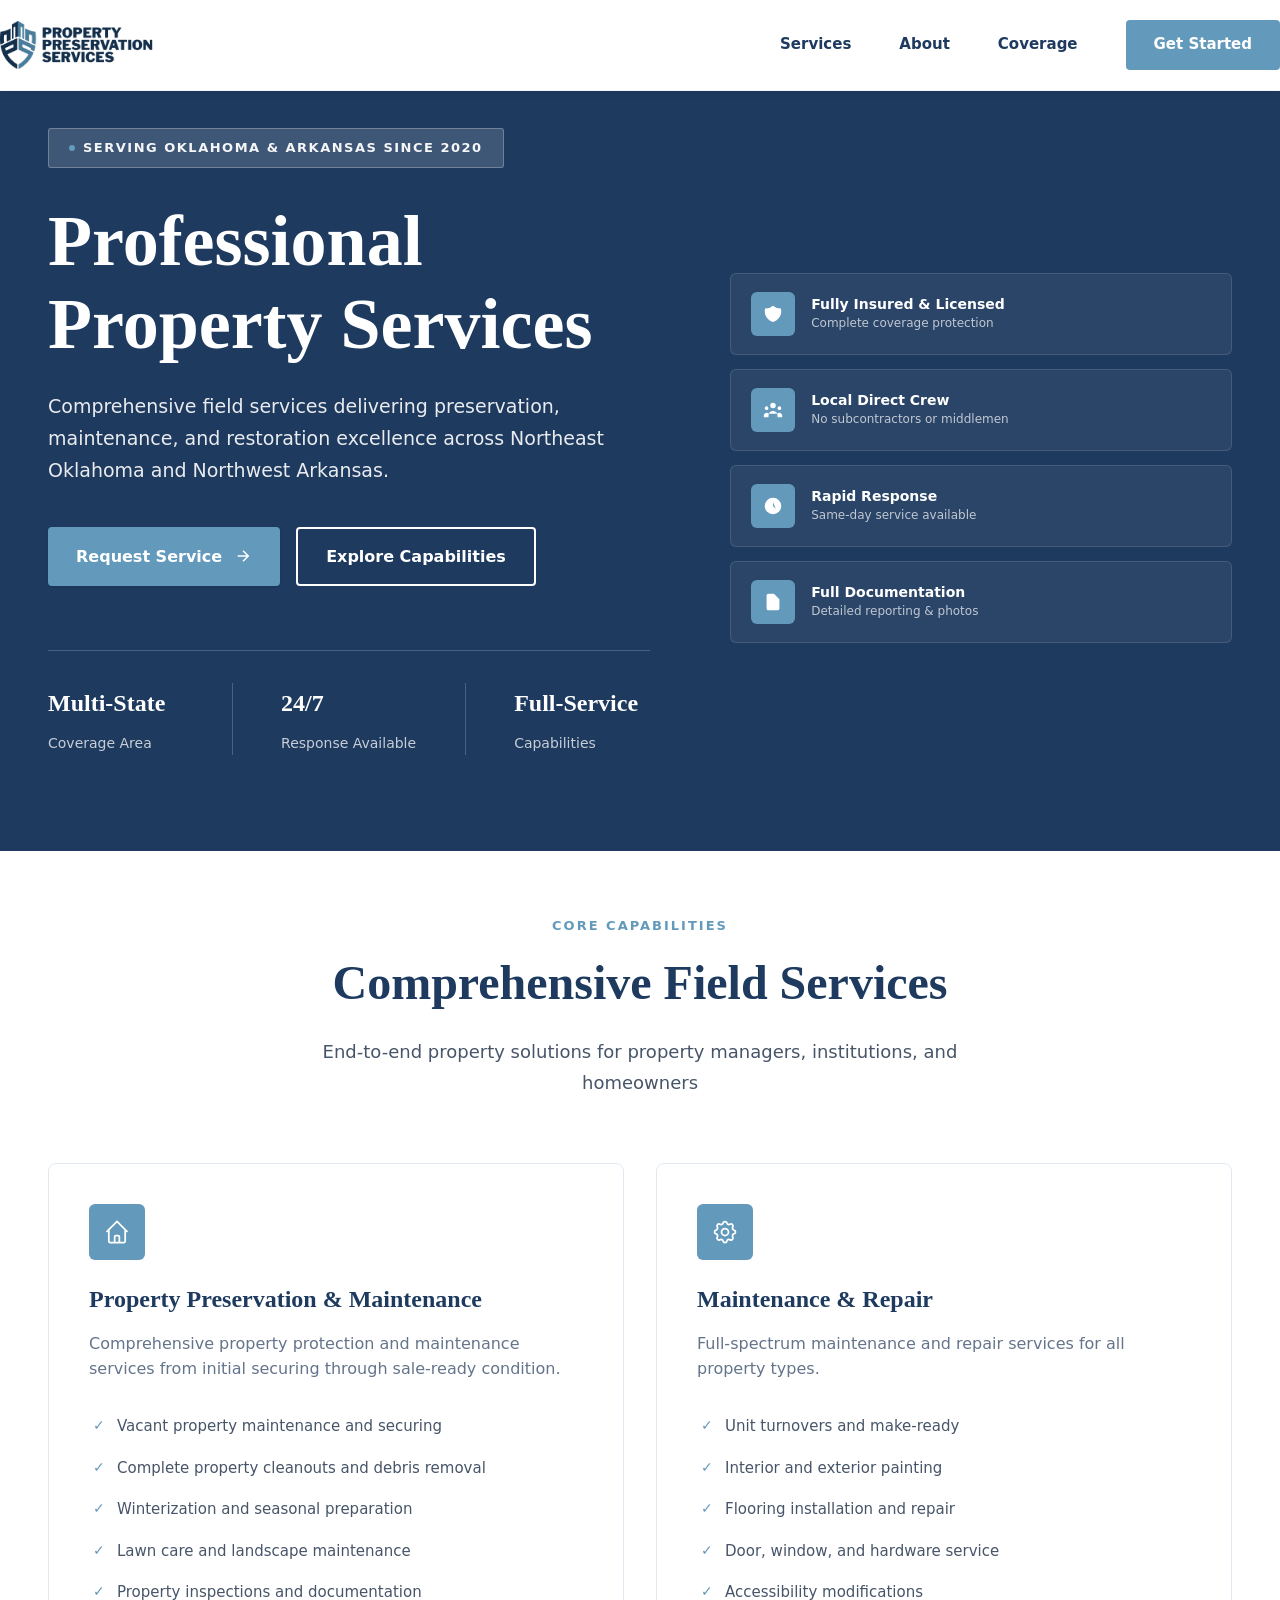
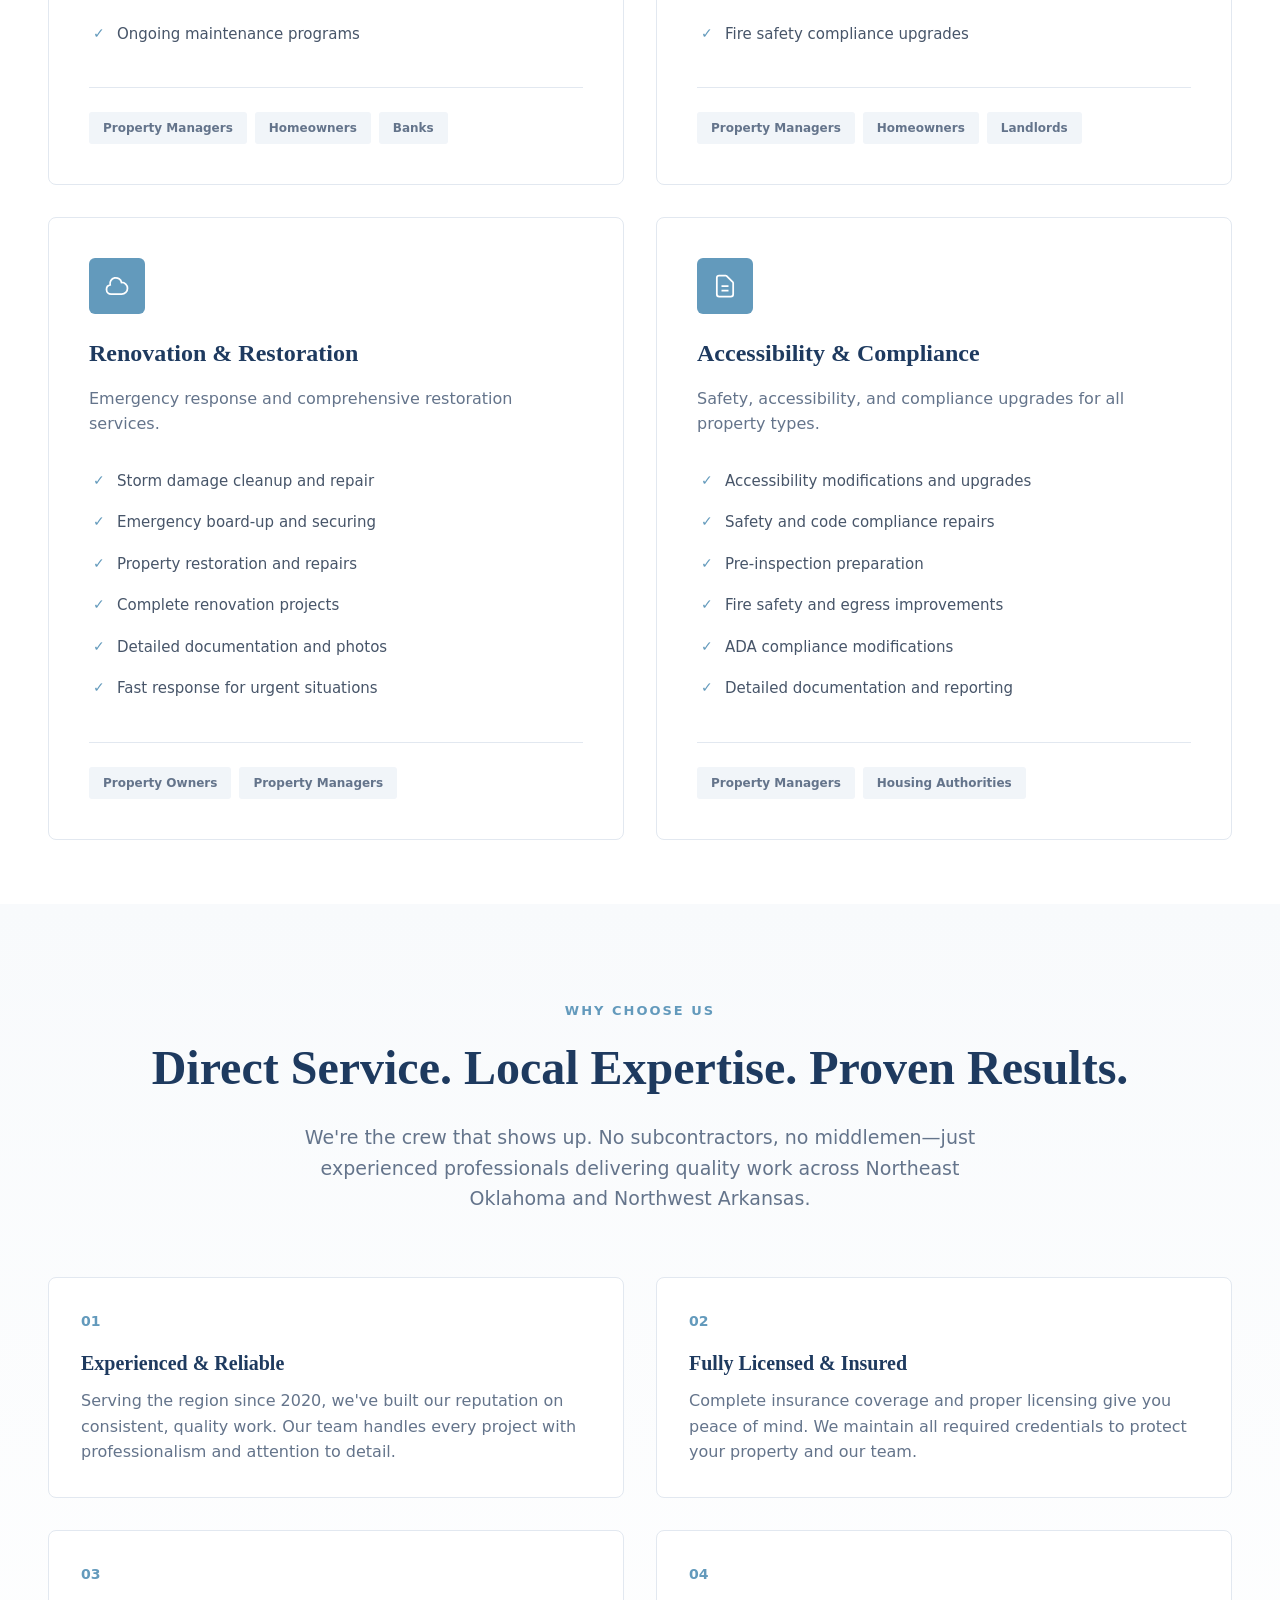
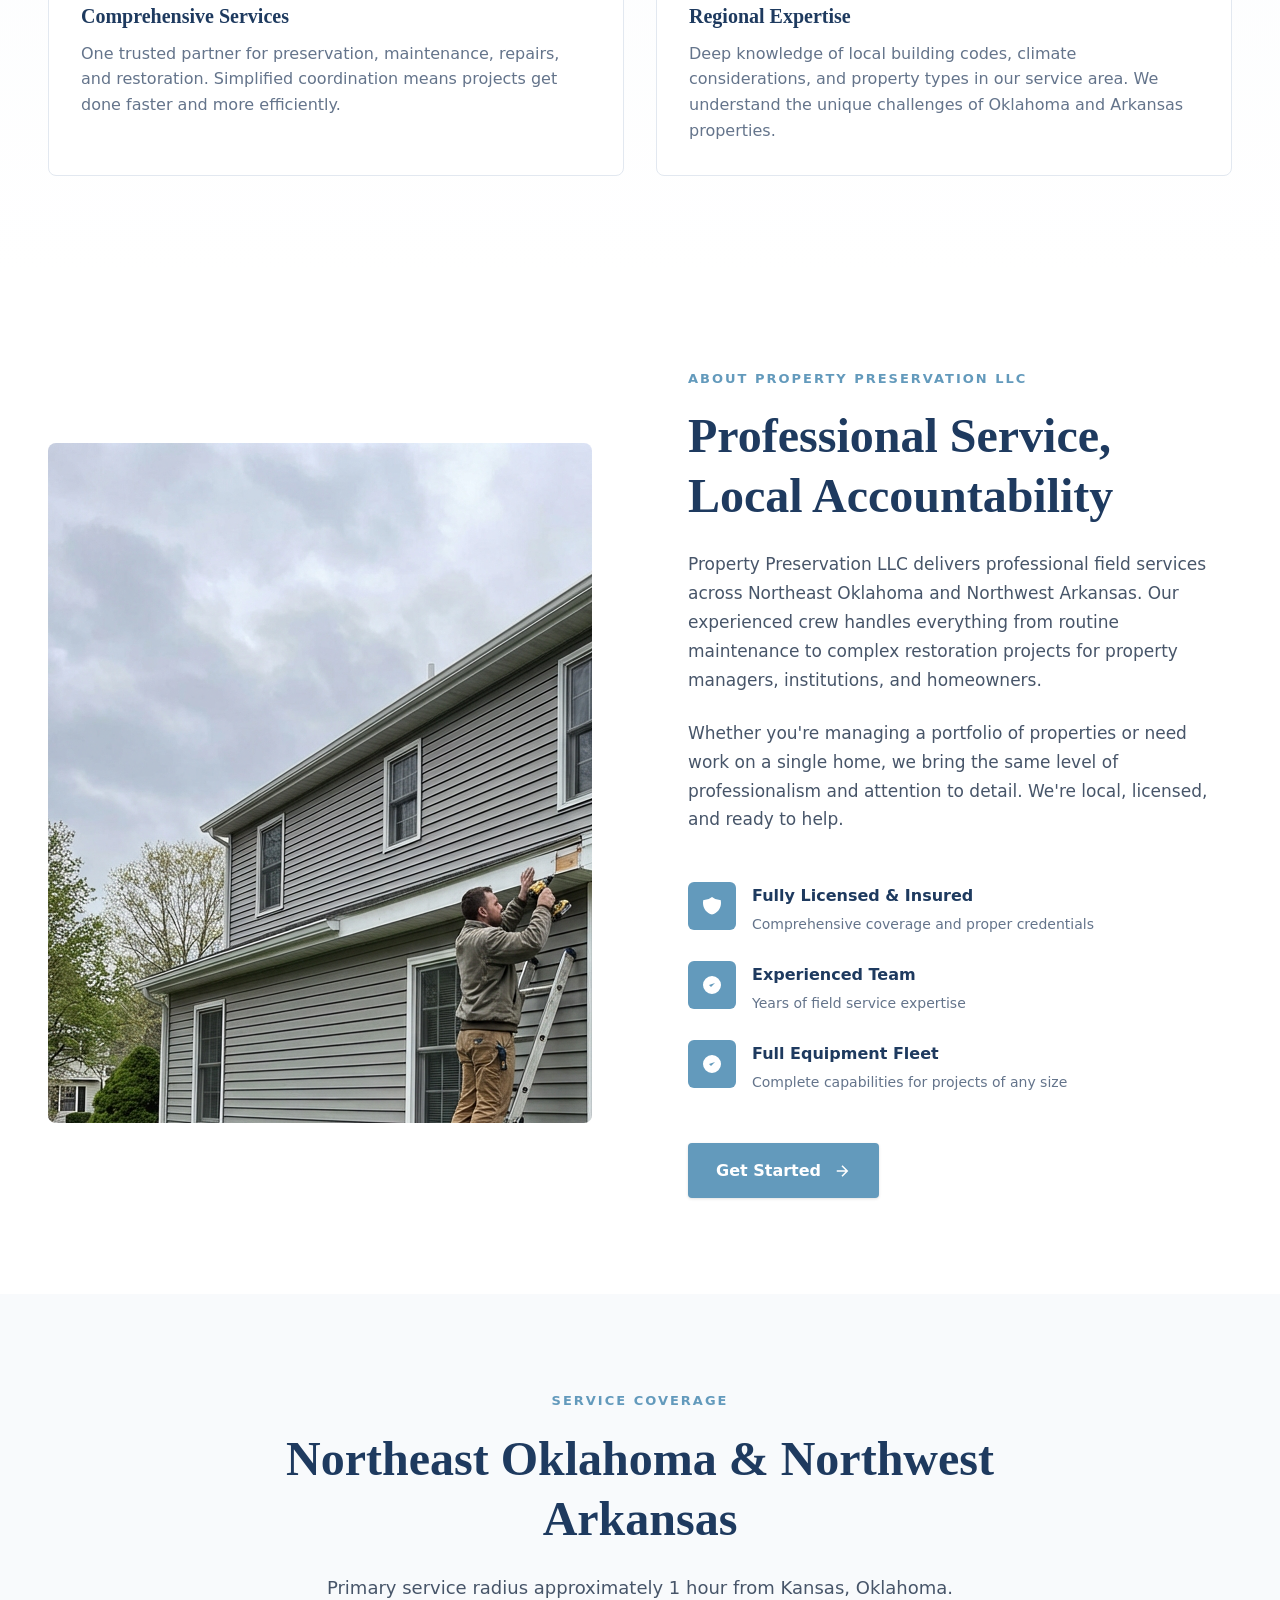
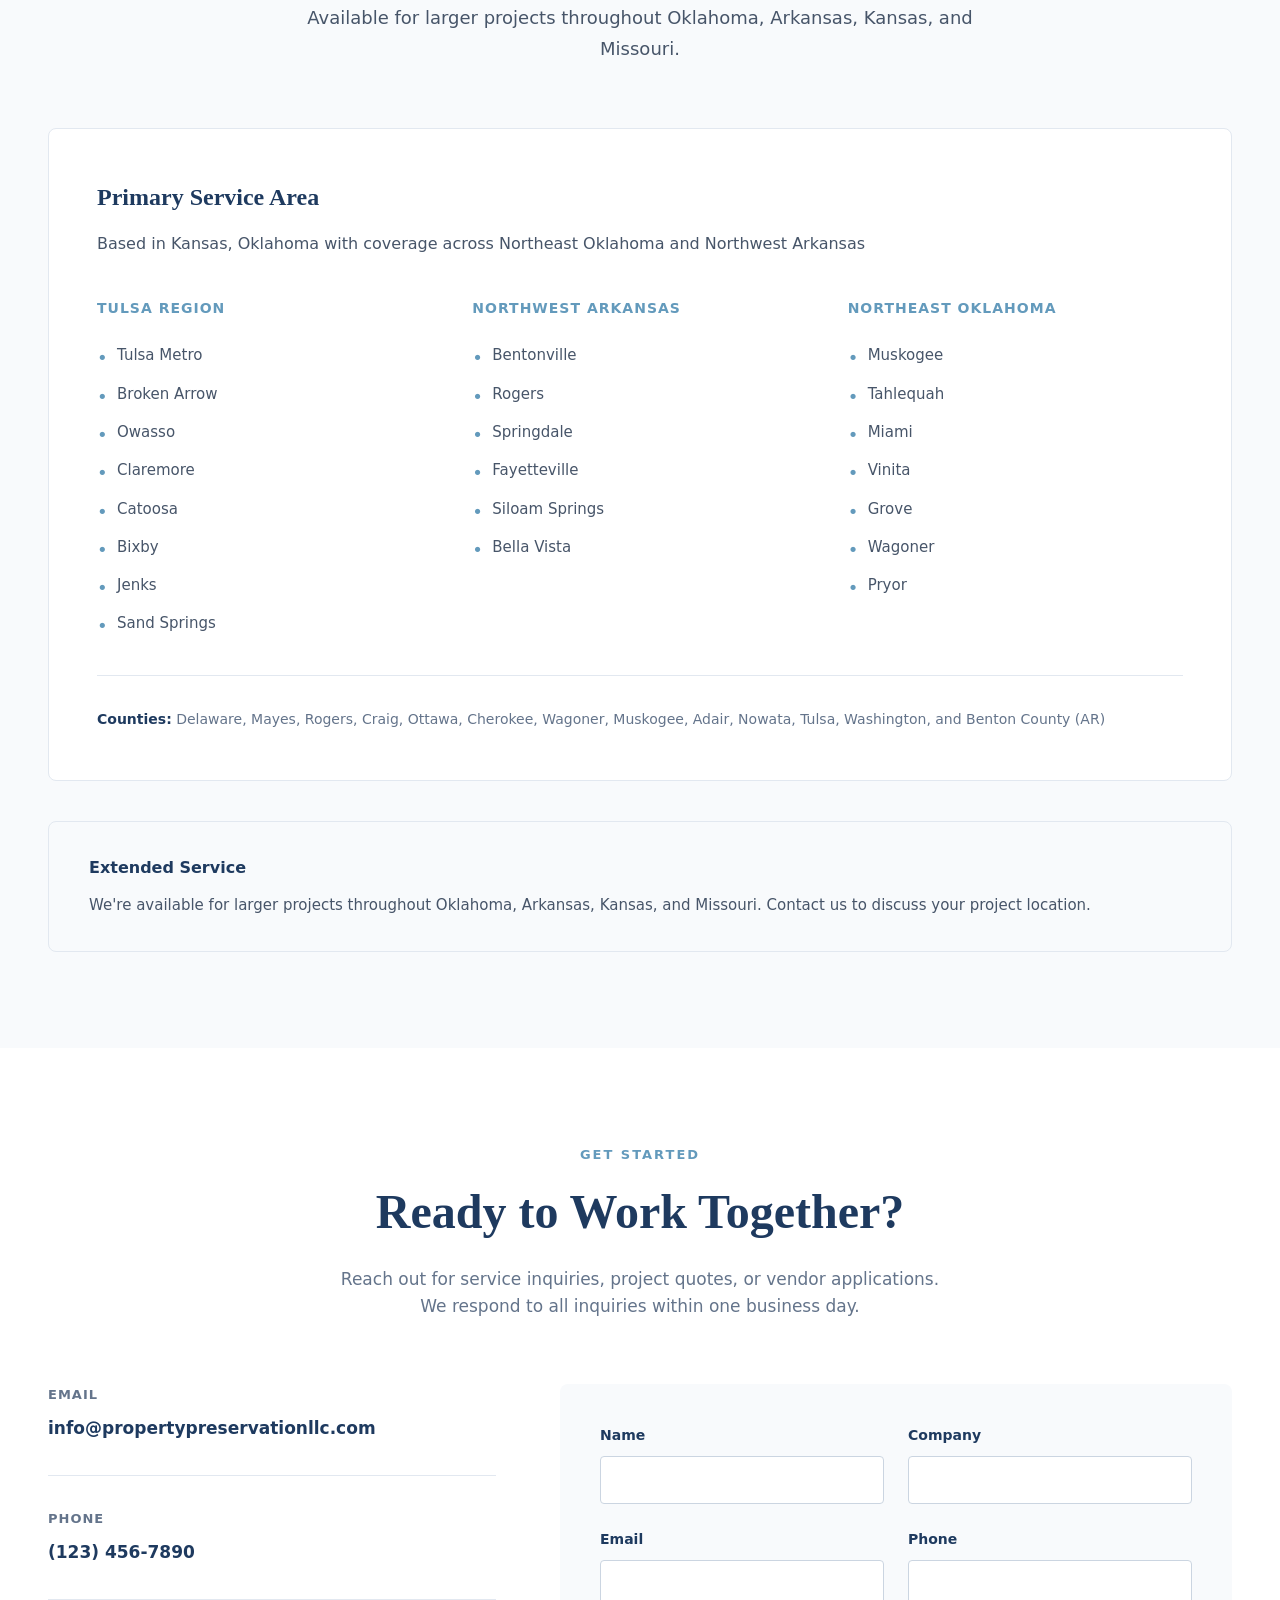
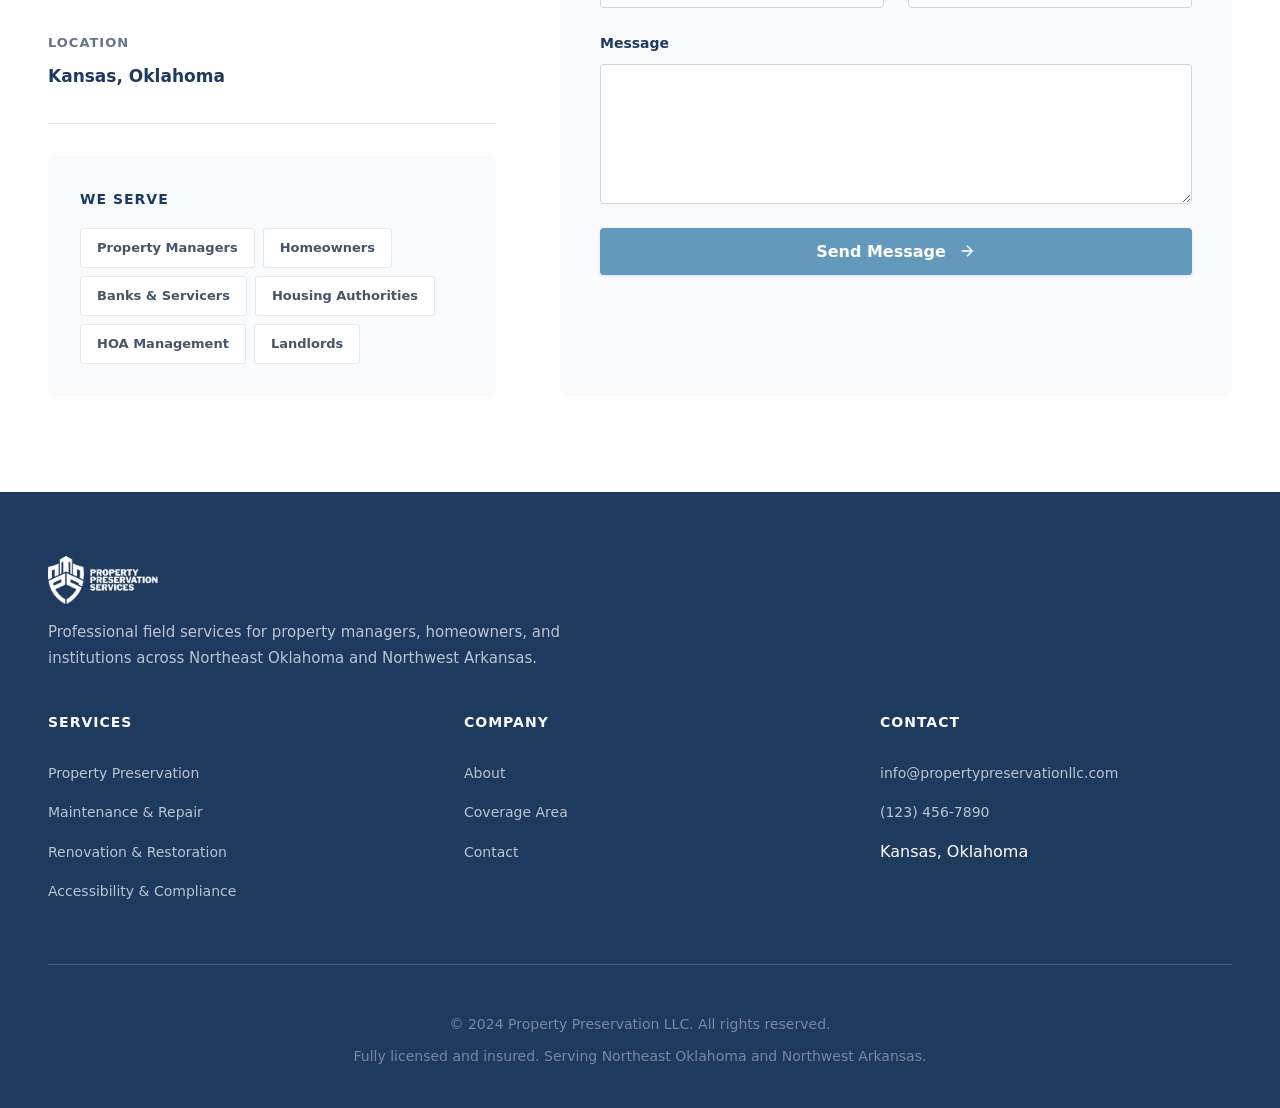
==== index.html @ 345336cb "Add files via upload" ====
<!DOCTYPE html>
<html lang="en">
<head>
    <meta charset="UTF-8">
    <meta name="viewport" content="width=device-width, initial-scale=1.0">

    <!-- Primary Meta Tags -->
    <title>Property Preservation Services | Professional Field Services in Oklahoma & Arkansas</title>
    <meta name="title" content="Property Preservation Services | Professional Field Services in Oklahoma & Arkansas">
    <meta name="description" content="Professional property preservation, maintenance, and restoration services in Northeast Oklahoma and Northwest Arkansas. Serving property managers, homeowners, and institutions since 2020.">
    <meta name="keywords" content="property preservation, property maintenance, field services, Oklahoma, Arkansas, Tulsa, property management, restoration, renovation, cleanout, winterization">
    <meta name="author" content="Property Preservation LLC">
    <meta name="robots" content="index, follow">

    <!-- Favicon -->
    <link rel="icon" type="image/png" href="favicon.png">
    <link rel="apple-touch-icon" href="favicon.png">

    <!-- Theme Color -->
    <meta name="theme-color" content="#1e3a5f">

    <!-- Canonical URL -->
    <link rel="canonical" href="https://propertypreservationllc.com">

    <!-- Open Graph / Facebook -->
    <meta property="og:type" content="website">
    <meta property="og:url" content="https://propertypreservationllc.com">
    <meta property="og:title" content="Property Preservation Services | Professional Field Services in Oklahoma & Arkansas">
    <meta property="og:description" content="Professional property preservation, maintenance, and restoration services in Northeast Oklahoma and Northwest Arkansas. Serving property managers, homeowners, and institutions since 2020.">
    <meta property="og:image" content="https://propertypreservationllc.com/LOGO.png">
    <meta property="og:locale" content="en_US">

    <!-- Twitter -->
    <meta name="twitter:card" content="summary_large_image">
    <meta name="twitter:url" content="https://propertypreservationllc.com">
    <meta name="twitter:title" content="Property Preservation Services | Professional Field Services in Oklahoma & Arkansas">
    <meta name="twitter:description" content="Professional property preservation, maintenance, and restoration services in Northeast Oklahoma and Northwest Arkansas.">
    <meta name="twitter:image" content="https://propertypreservationllc.com/LOGO.png">

    <!-- Structured Data (JSON-LD) -->
    <script type="application/ld+json">
    {
      "@context": "https://schema.org",
      "@type": "LocalBusiness",
      "name": "Property Preservation LLC",
      "image": "https://propertypreservationllc.com/LOGO.png",
      "description": "Professional property preservation, maintenance, and restoration services in Northeast Oklahoma and Northwest Arkansas.",
      "url": "https://propertypreservationllc.com",
      "telephone": "+1-123-456-7890",
      "email": "info@propertypreservationllc.com",
      "address": {
        "@type": "PostalAddress",
        "addressLocality": "Kansas",
        "addressRegion": "OK",
        "addressCountry": "US"
      },
      "geo": {
        "@type": "GeoCoordinates",
        "latitude": 36.2,
        "longitude": -95.0
      },
      "areaServed": [
        {
          "@type": "City",
          "name": "Tulsa",
          "address": {
            "@type": "PostalAddress",
            "addressRegion": "OK"
          }
        },
        {
          "@type": "City",
          "name": "Bentonville",
          "address": {
            "@type": "PostalAddress",
            "addressRegion": "AR"
          }
        }
      ],
      "priceRange": "$$",
      "openingHours": "Mo-Fr 08:00-17:00",
      "sameAs": []
    }
    </script>

    <link rel="stylesheet" href="styles.css">
</head>
<body>
    <!-- Navigation -->
    <nav class="nav" id="mainNav">
        <div class="nav-container">
            <a href="#home" class="nav-logo">
                <img src="LOGO.png" alt="Property Preservation Services" class="logo-img">
            </a>
            <button class="nav-toggle" aria-label="Toggle navigation">
                <span></span>
                <span></span>
                <span></span>
            </button>
            <div class="nav-menu">
                <a href="#services">Services</a>
                <a href="#about">About</a>
                <a href="#coverage">Coverage</a>
                <a href="#contact" class="nav-cta">Get Started</a>
            </div>
        </div>
    </nav>

    <!-- Hero Section -->
    <section id="home" class="hero">
        <div class="hero-bg">
            <div class="hero-gradient"></div>
            <div class="hero-pattern"></div>
        </div>
        <div class="hero-content">
            <div class="hero-wrapper">
                <div class="hero-badge">
                    <span class="badge-dot"></span>
                    Serving Oklahoma & Arkansas Since 2020
                </div>
                <h1 class="hero-title">
                    <span class="title-line">Professional</span>
                    <span class="title-line title-highlight">Property Services</span>
                </h1>
                <p class="hero-description">Comprehensive field services delivering preservation, maintenance, and restoration excellence across Northeast Oklahoma and Northwest Arkansas.</p>
                <div class="hero-cta-group">
                    <a href="#contact" class="btn btn-primary">
                        Request Service
                        <svg viewBox="0 0 24 24" fill="none" stroke="currentColor" stroke-width="2">
                            <path d="M5 12h14M12 5l7 7-7 7"/>
                        </svg>
                    </a>
                    <a href="#services" class="btn btn-outline">
                        Explore Capabilities
                    </a>
                </div>
                <div class="hero-stats">
                    <div class="stat-item">
                        <div class="stat-number">Multi-State</div>
                        <div class="stat-label">Coverage Area</div>
                    </div>
                    <div class="stat-divider"></div>
                    <div class="stat-item">
                        <div class="stat-number">24/7</div>
                        <div class="stat-label">Response Available</div>
                    </div>
                    <div class="stat-divider"></div>
                    <div class="stat-item">
                        <div class="stat-number">Full-Service</div>
                        <div class="stat-label">Capabilities</div>
                    </div>
                </div>
            </div>
            <div class="hero-visual">
                <div class="visual-card">
                    <div class="card-icon">
                        <svg viewBox="0 0 24 24" fill="currentColor">
                            <path d="M9 12l2 2 4-4m5.618-4.016A11.955 11.955 0 0112 2.944a11.955 11.955 0 01-8.618 3.04A12.02 12.02 0 003 9c0 5.591 3.824 10.29 9 11.622 5.176-1.332 9-6.03 9-11.622 0-1.042-.133-2.052-.382-3.016z"/>
                        </svg>
                    </div>
                    <div class="card-content">
                        <div class="card-title">Fully Insured & Licensed</div>
                        <div class="card-text">Complete coverage protection</div>
                    </div>
                </div>
                <div class="visual-card">
                    <div class="card-icon">
                        <svg viewBox="0 0 24 24" fill="currentColor">
                            <path d="M17 20h5v-2a3 3 0 00-5.356-1.857M17 20H7m10 0v-2c0-.656-.126-1.283-.356-1.857M7 20H2v-2a3 3 0 015.356-1.857M7 20v-2c0-.656.126-1.283.356-1.857m0 0a5.002 5.002 0 019.288 0M15 7a3 3 0 11-6 0 3 3 0 016 0zm6 3a2 2 0 11-4 0 2 2 0 014 0zM7 10a2 2 0 11-4 0 2 2 0 014 0z"/>
                        </svg>
                    </div>
                    <div class="card-content">
                        <div class="card-title">Local Direct Crew</div>
                        <div class="card-text">No subcontractors or middlemen</div>
                    </div>
                </div>
                <div class="visual-card">
                    <div class="card-icon">
                        <svg viewBox="0 0 24 24" fill="currentColor">
                            <path d="M12 8v4l3 3m6-3a9 9 0 11-18 0 9 9 0 0118 0z"/>
                        </svg>
                    </div>
                    <div class="card-content">
                        <div class="card-title">Rapid Response</div>
                        <div class="card-text">Same-day service available</div>
                    </div>
                </div>
                <div class="visual-card">
                    <div class="card-icon">
                        <svg viewBox="0 0 24 24" fill="currentColor">
                            <path d="M9 12h6m-6 4h6m2 5H7a2 2 0 01-2-2V5a2 2 0 012-2h5.586a1 1 0 01.707.293l5.414 5.414a1 1 0 01.293.707V19a2 2 0 01-2 2z"/>
                        </svg>
                    </div>
                    <div class="card-content">
                        <div class="card-title">Full Documentation</div>
                        <div class="card-text">Detailed reporting & photos</div>
                    </div>
                </div>
            </div>
        </div>
    </section>

    <!-- Services Section -->
    <section id="services" class="services">
        <div class="services-header">
            <div class="section-label">Core Capabilities</div>
            <h2 class="section-title">Comprehensive Field Services</h2>
            <p class="section-subtitle">End-to-end property solutions for property managers, institutions, and homeowners</p>
        </div>

        <div class="services-grid">
            <div class="service-card">
                <div class="service-bg"></div>
                <div class="service-content">
                    <div class="service-icon">
                        <svg viewBox="0 0 24 24" fill="none" stroke="currentColor" stroke-width="1.5">
                            <path d="M3 12l2-2m0 0l7-7 7 7M5 10v10a1 1 0 001 1h3m10-11l2 2m-2-2v10a1 1 0 01-1 1h-3m-6 0a1 1 0 001-1v-4a1 1 0 011-1h2a1 1 0 011 1v4a1 1 0 001 1m-6 0h6"/>
                        </svg>
                    </div>
                    <h3 class="service-title">Property Preservation & Maintenance</h3>
                    <p class="service-description">Comprehensive property protection and maintenance services from initial securing through sale-ready condition.</p>
                    <ul class="service-features">
                        <li>Vacant property maintenance and securing</li>
                        <li>Complete property cleanouts and debris removal</li>
                        <li>Winterization and seasonal preparation</li>
                        <li>Lawn care and landscape maintenance</li>
                        <li>Property inspections and documentation</li>
                        <li>Ongoing maintenance programs</li>
                    </ul>
                    <div class="service-meta">
                        <span class="meta-tag">Property Managers</span>
                        <span class="meta-tag">Homeowners</span>
                        <span class="meta-tag">Banks</span>
                    </div>
                </div>
            </div>

            <div class="service-card">
                <div class="service-bg"></div>
                <div class="service-content">
                    <div class="service-icon">
                        <svg viewBox="0 0 24 24" fill="none" stroke="currentColor" stroke-width="1.5">
                            <path d="M10.325 4.317c.426-1.756 2.924-1.756 3.35 0a1.724 1.724 0 002.573 1.066c1.543-.94 3.31.826 2.37 2.37a1.724 1.724 0 001.065 2.572c1.756.426 1.756 2.924 0 3.35a1.724 1.724 0 00-1.066 2.573c.94 1.543-.826 3.31-2.37 2.37a1.724 1.724 0 00-2.572 1.065c-.426 1.756-2.924 1.756-3.35 0a1.724 1.724 0 00-2.573-1.066c-1.543.94-3.31-.826-2.37-2.37a1.724 1.724 0 00-1.065-2.572c-1.756-.426-1.756-2.924 0-3.35a1.724 1.724 0 001.066-2.573c-.94-1.543.826-3.31 2.37-2.37.996.608 2.296.07 2.572-1.065z"/>
                            <path d="M15 12a3 3 0 11-6 0 3 3 0 016 0z"/>
                        </svg>
                    </div>
                    <h3 class="service-title">Maintenance & Repair</h3>
                    <p class="service-description">Full-spectrum maintenance and repair services for all property types.</p>
                    <ul class="service-features">
                        <li>Unit turnovers and make-ready</li>
                        <li>Interior and exterior painting</li>
                        <li>Flooring installation and repair</li>
                        <li>Door, window, and hardware service</li>
                        <li>Accessibility modifications</li>
                        <li>Fire safety compliance upgrades</li>
                    </ul>
                    <div class="service-meta">
                        <span class="meta-tag">Property Managers</span>
                        <span class="meta-tag">Homeowners</span>
                        <span class="meta-tag">Landlords</span>
                    </div>
                </div>
            </div>

            <div class="service-card">
                <div class="service-bg"></div>
                <div class="service-content">
                    <div class="service-icon">
                        <svg viewBox="0 0 24 24" fill="none" stroke="currentColor" stroke-width="1.5">
                            <path d="M3 15a4 4 0 004 4h9a5 5 0 10-.1-9.999 5.002 5.002 0 10-9.78 2.096A4.001 4.001 0 003 15z"/>
                        </svg>
                    </div>
                    <h3 class="service-title">Renovation & Restoration</h3>
                    <p class="service-description">Emergency response and comprehensive restoration services.</p>
                    <ul class="service-features">
                        <li>Storm damage cleanup and repair</li>
                        <li>Emergency board-up and securing</li>
                        <li>Property restoration and repairs</li>
                        <li>Complete renovation projects</li>
                        <li>Detailed documentation and photos</li>
                        <li>Fast response for urgent situations</li>
                    </ul>
                    <div class="service-meta">
                        <span class="meta-tag">Property Owners</span>
                        <span class="meta-tag">Property Managers</span>
                    </div>
                </div>
            </div>

            <div class="service-card">
                <div class="service-bg"></div>
                <div class="service-content">
                    <div class="service-icon">
                        <svg viewBox="0 0 24 24" fill="none" stroke="currentColor" stroke-width="1.5">
                            <path d="M9 12h6m-6 4h6m2 5H7a2 2 0 01-2-2V5a2 2 0 012-2h5.586a1 1 0 01.707.293l5.414 5.414a1 1 0 01.293.707V19a2 2 0 01-2 2z"/>
                        </svg>
                    </div>
                    <h3 class="service-title">Accessibility & Compliance</h3>
                    <p class="service-description">Safety, accessibility, and compliance upgrades for all property types.</p>
                    <ul class="service-features">
                        <li>Accessibility modifications and upgrades</li>
                        <li>Safety and code compliance repairs</li>
                        <li>Pre-inspection preparation</li>
                        <li>Fire safety and egress improvements</li>
                        <li>ADA compliance modifications</li>
                        <li>Detailed documentation and reporting</li>
                    </ul>
                    <div class="service-meta">
                        <span class="meta-tag">Property Managers</span>
                        <span class="meta-tag">Housing Authorities</span>
                    </div>
                </div>
            </div>
        </div>
    </section>

    <!-- Differentiators -->
    <section class="differentiators">
        <div class="diff-container">
            <div class="diff-content">
                <div class="section-label">Why Choose Us</div>
                <h2 class="section-title">Direct Service. Local Expertise. Proven Results.</h2>
                <p class="diff-intro">We're the crew that shows up. No subcontractors, no middlemen—just experienced professionals delivering quality work across Northeast Oklahoma and Northwest Arkansas.</p>
            </div>

            <div class="diff-grid">
                <div class="diff-card">
                    <div class="diff-number">01</div>
                    <h3 class="diff-title">Experienced & Reliable</h3>
                    <p class="diff-text">Serving the region since 2020, we've built our reputation on consistent, quality work. Our team handles every project with professionalism and attention to detail.</p>
                </div>

                <div class="diff-card">
                    <div class="diff-number">02</div>
                    <h3 class="diff-title">Fully Licensed & Insured</h3>
                    <p class="diff-text">Complete insurance coverage and proper licensing give you peace of mind. We maintain all required credentials to protect your property and our team.</p>
                </div>

                <div class="diff-card">
                    <div class="diff-number">03</div>
                    <h3 class="diff-title">Comprehensive Services</h3>
                    <p class="diff-text">One trusted partner for preservation, maintenance, repairs, and restoration. Simplified coordination means projects get done faster and more efficiently.</p>
                </div>

                <div class="diff-card">
                    <div class="diff-number">04</div>
                    <h3 class="diff-title">Regional Expertise</h3>
                    <p class="diff-text">Deep knowledge of local building codes, climate considerations, and property types in our service area. We understand the unique challenges of Oklahoma and Arkansas properties.</p>
                </div>
            </div>
        </div>
    </section>

    <!-- About Section -->
    <section id="about" class="about">
        <div class="about-grid">
            <div class="about-visual">
                <div class="visual-image">
                    <div class="image-placeholder">
                        <div class="image-overlay"></div>
                    </div>
                </div>
            </div>

            <div class="about-content">
                <div class="section-label">About Property Preservation LLC</div>
                <h2 class="section-title">Professional Service, Local Accountability</h2>
                <div class="about-text">
                    <p>Property Preservation LLC delivers professional field services across Northeast Oklahoma and Northwest Arkansas. Our experienced crew handles everything from routine maintenance to complex restoration projects for property managers, institutions, and homeowners.</p>
                    <p>Whether you're managing a portfolio of properties or need work on a single home, we bring the same level of professionalism and attention to detail. We're local, licensed, and ready to help.</p>
                </div>

                <div class="about-features">
                    <div class="feature-item">
                        <div class="feature-icon">
                            <svg viewBox="0 0 24 24" fill="currentColor">
                                <path d="M9 12l2 2 4-4m5.618-4.016A11.955 11.955 0 0112 2.944a11.955 11.955 0 01-8.618 3.04A12.02 12.02 0 003 9c0 5.591 3.824 10.29 9 11.622 5.176-1.332 9-6.03 9-11.622 0-1.042-.133-2.052-.382-3.016z"/>
                            </svg>
                        </div>
                        <div>
                            <div class="feature-title">Fully Licensed & Insured</div>
                            <div class="feature-desc">Comprehensive coverage and proper credentials</div>
                        </div>
                    </div>

                    <div class="feature-item">
                        <div class="feature-icon">
                            <svg viewBox="0 0 24 24" fill="currentColor">
                                <path d="M9 12l2 2 4-4m6 2a9 9 0 11-18 0 9 9 0 0118 0z"/>
                            </svg>
                        </div>
                        <div>
                            <div class="feature-title">Experienced Team</div>
                            <div class="feature-desc">Years of field service expertise</div>
                        </div>
                    </div>

                    <div class="feature-item">
                        <div class="feature-icon">
                            <svg viewBox="0 0 24 24" fill="currentColor">
                                <path d="M9 12l2 2 4-4m6 2a9 9 0 11-18 0 9 9 0 0118 0z"/>
                            </svg>
                        </div>
                        <div>
                            <div class="feature-title">Full Equipment Fleet</div>
                            <div class="feature-desc">Complete capabilities for projects of any size</div>
                        </div>
                    </div>
                </div>

                <a href="#contact" class="btn btn-primary">
                    Get Started
                    <svg viewBox="0 0 24 24" fill="none" stroke="currentColor" stroke-width="2">
                        <path d="M5 12h14M12 5l7 7-7 7"/>
                    </svg>
                </a>
            </div>
        </div>
    </section>

    <!-- Coverage Section -->
    <section id="coverage" class="coverage">
        <div class="coverage-header">
            <div class="section-label">Service Coverage</div>
            <h2 class="section-title">Northeast Oklahoma & Northwest Arkansas</h2>
            <p class="section-subtitle">Primary service radius approximately 1 hour from Kansas, Oklahoma. Available for larger projects throughout Oklahoma, Arkansas, Kansas, and Missouri.</p>
        </div>

        <div class="coverage-content">
            <div class="coverage-areas-full">
                <div class="area-group">
                    <h3 class="area-title">Primary Service Area</h3>
                    <p class="area-desc">Based in Kansas, Oklahoma with coverage across Northeast Oklahoma and Northwest Arkansas</p>
                    <div class="area-columns">
                        <div class="area-col">
                            <h4>Tulsa Region</h4>
                            <ul>
                                <li>Tulsa Metro</li>
                                <li>Broken Arrow</li>
                                <li>Owasso</li>
                                <li>Claremore</li>
                                <li>Catoosa</li>
                                <li>Bixby</li>
                                <li>Jenks</li>
                                <li>Sand Springs</li>
                            </ul>
                        </div>
                        <div class="area-col">
                            <h4>Northwest Arkansas</h4>
                            <ul>
                                <li>Bentonville</li>
                                <li>Rogers</li>
                                <li>Springdale</li>
                                <li>Fayetteville</li>
                                <li>Siloam Springs</li>
                                <li>Bella Vista</li>
                            </ul>
                        </div>
                        <div class="area-col">
                            <h4>Northeast Oklahoma</h4>
                            <ul>
                                <li>Muskogee</li>
                                <li>Tahlequah</li>
                                <li>Miami</li>
                                <li>Vinita</li>
                                <li>Grove</li>
                                <li>Wagoner</li>
                                <li>Pryor</li>
                            </ul>
                        </div>
                    </div>
                    <div class="counties-note">
                        <p><strong>Counties:</strong> Delaware, Mayes, Rogers, Craig, Ottawa, Cherokee, Wagoner, Muskogee, Adair, Nowata, Tulsa, Washington, and Benton County (AR)</p>
                    </div>
                </div>

                <div class="extended-coverage">
                    <h4>Extended Service</h4>
                    <p>We're available for larger projects throughout Oklahoma, Arkansas, Kansas, and Missouri. Contact us to discuss your project location.</p>
                </div>
            </div>
        </div>
    </section>

    <!-- Contact Section -->
    <section id="contact" class="contact">
        <div class="contact-container">
            <div class="contact-header">
                <div class="section-label">Get Started</div>
                <h2 class="section-title">Ready to Work Together?</h2>
                <p class="contact-intro">Reach out for service inquiries, project quotes, or vendor applications. We respond to all inquiries within one business day.</p>
            </div>

            <div class="contact-grid">
                <div class="contact-info">
                    <div class="info-group">
                        <div class="info-label">Email</div>
                        <a href="mailto:info@propertypreservationllc.com" class="info-value">info@propertypreservationllc.com</a>
                    </div>

                    <div class="info-group">
                        <div class="info-label">Phone</div>
                        <a href="tel:+1234567890" class="info-value">(123) 456-7890</a>
                    </div>

                    <div class="info-group">
                        <div class="info-label">Location</div>
                        <div class="info-value">Kansas, Oklahoma</div>
                    </div>

                    <div class="client-types">
                        <div class="client-label">We Serve</div>
                        <div class="client-tags">
                            <span>Property Managers</span>
                            <span>Homeowners</span>
                            <span>Banks & Servicers</span>
                            <span>Housing Authorities</span>
                            <span>HOA Management</span>
                            <span>Landlords</span>
                        </div>
                    </div>
                </div>

                <div class="contact-form-container">
                    <form class="contact-form" id="contactForm" action="https://api.web3forms.com/submit" method="POST">
                        <input type="hidden" name="access_key" value="YOUR_ACCESS_KEY_HERE">
                        <input type="hidden" name="subject" value="New Contact - Property Preservation LLC">
                        <input type="checkbox" name="botcheck" class="hidden" style="display: none;">

                        <div class="form-row">
                            <div class="form-field">
                                <label for="name">Name</label>
                                <input type="text" id="name" name="name" required>
                            </div>

                            <div class="form-field">
                                <label for="company">Company</label>
                                <input type="text" id="company" name="company" required>
                            </div>
                        </div>

                        <div class="form-row">
                            <div class="form-field">
                                <label for="email">Email</label>
                                <input type="email" id="email" name="email" required>
                            </div>

                            <div class="form-field">
                                <label for="phone">Phone</label>
                                <input type="tel" id="phone" name="phone">
                            </div>
                        </div>

                        <div class="form-field">
                            <label for="message">Message</label>
                            <textarea id="message" name="message" rows="5" required></textarea>
                        </div>

                        <button type="submit" class="btn btn-primary btn-full">
                            Send Message
                            <svg viewBox="0 0 24 24" fill="none" stroke="currentColor" stroke-width="2">
                                <path d="M5 12h14M12 5l7 7-7 7"/>
                            </svg>
                        </button>
                    </form>
                    <div id="formResult" class="form-result"></div>
                </div>
            </div>
        </div>
    </section>

    <!-- Footer -->
    <footer class="footer">
        <div class="footer-container">
            <div class="footer-top">
                <div class="footer-brand">
                    <img src="logo-white.png" alt="Property Preservation Services" class="footer-logo">
                    <p class="footer-desc">Professional field services for property managers, homeowners, and institutions across Northeast Oklahoma and Northwest Arkansas.</p>
                </div>

                <div class="footer-links">
                    <div class="footer-col">
                        <h4>Services</h4>
                        <ul>
                            <li><a href="#services">Property Preservation</a></li>
                            <li><a href="#services">Maintenance & Repair</a></li>
                            <li><a href="#services">Renovation & Restoration</a></li>
                            <li><a href="#services">Accessibility & Compliance</a></li>
                        </ul>
                    </div>

                    <div class="footer-col">
                        <h4>Company</h4>
                        <ul>
                            <li><a href="#about">About</a></li>
                            <li><a href="#coverage">Coverage Area</a></li>
                            <li><a href="#contact">Contact</a></li>
                        </ul>
                    </div>

                    <div class="footer-col">
                        <h4>Contact</h4>
                        <ul>
                            <li><a href="mailto:info@propertypreservationllc.com">info@propertypreservationllc.com</a></li>
                            <li><a href="tel:+1234567890">(123) 456-7890</a></li>
                            <li>Kansas, Oklahoma</li>
                        </ul>
                    </div>
                </div>
            </div>

            <div class="footer-bottom">
                <p>&copy; 2024 Property Preservation LLC. All rights reserved.</p>
                <p>Fully licensed and insured. Serving Northeast Oklahoma and Northwest Arkansas.</p>
            </div>
        </div>
    </footer>

    <script src="script.js"></script>
</body>
</html>
---- styles.css ----
/* ================================
   Professional Design System
   ================================ */

:root {
    /* Color Palette */
    --navy: #1e3a5f;
    --dark-navy: #152945;
    --slate: #475569;
    --steel: #64748b;
    --mist: #f1f5f9;
    --cloud: #f8fafc;
    --white: #ffffff;

    /* Accent Colors */
    --teal: #639abc;
    --teal-dark: #4E7D9E;
    --amber: #d97706;
    --gold: #b45309;

    /* Typography */
    --font-display: 'Georgia', 'Times New Roman', serif;
    --font-body: 'system-ui', -apple-system, 'Segoe UI', sans-serif;

    /* Spacing */
    --space-xs: 0.5rem;
    --space-sm: 1rem;
    --space-md: 2rem;
    --space-lg: 4rem;
    --space-xl: 6rem;
    --space-2xl: 8rem;

    /* Container */
    --container: 1400px;
    --container-sm: 1200px;

    /* Effects */
    --shadow-sm: 0 2px 8px rgba(10, 14, 39, 0.04);
    --shadow-md: 0 8px 24px rgba(10, 14, 39, 0.08);
    --shadow-lg: 0 16px 48px rgba(10, 14, 39, 0.12);
    --shadow-xl: 0 24px 64px rgba(10, 14, 39, 0.16);

    /* Transitions */
    --transition: 0.4s cubic-bezier(0.16, 1, 0.3, 1);
}

/* ================================
   Reset & Base
   ================================ */

* {
    margin: 0;
    padding: 0;
    box-sizing: border-box;
}

html {
    scroll-behavior: smooth;
    -webkit-font-smoothing: antialiased;
    -moz-osx-font-smoothing: grayscale;
}

body {
    font-family: var(--font-body);
    font-size: 16px;
    line-height: 1.7;
    color: var(--slate);
    background: var(--white);
    overflow-x: hidden;
}

img {
    max-width: 100%;
    height: auto;
    display: block;
}

/* Ensure no horizontal overflow */
* {
    max-width: 100%;
}

html,
body,
div,
section,
header,
footer,
main {
    max-width: none;
}

a {
    text-decoration: none;
    color: inherit;
}

/* ================================
   Navigation
   ================================ */

.nav {
    position: fixed;
    top: 0;
    left: 0;
    right: 0;
    z-index: 1000;
    background: var(--white);
    box-shadow: 0 2px 8px rgba(0, 0, 0, 0.08);
    border-bottom: 1px solid var(--mist);
    transition: var(--transition);
}

.nav-container {
    max-width: var(--container);
    margin: 0 auto;
    padding: 1.25rem 0;
    display: flex;
    justify-content: space-between;
    align-items: center;
}

.nav-logo {
    z-index: 10;
}

.logo-img {
    height: 48px;
    width: auto;
    transition: var(--transition);
}

.logo-img:hover {
    opacity: 0.8;
}

@media (max-width: 640px) {
    .logo-img {
        height: 40px;
    }
}

.nav-menu {
    display: flex;
    align-items: center;
    gap: 3rem;
}

.nav-menu a {
    font-family: var(--font-body);
    font-size: 15px;
    font-weight: 600;
    color: var(--navy);
    position: relative;
    transition: var(--transition);
}

.nav-menu a:not(.nav-cta):hover {
    color: var(--teal);
}

.nav-cta {
    background: var(--teal);
    padding: 0.75rem 1.75rem;
    border-radius: 4px;
    color: var(--white) !important;
    font-weight: 600;
    transition: var(--transition);
}

.nav-cta:hover {
    background: var(--teal-dark);
}

.nav-toggle {
    display: none;
    flex-direction: column;
    gap: 6px;
    background: none;
    border: none;
    cursor: pointer;
    z-index: 10;
}

.nav-toggle span {
    width: 28px;
    height: 2px;
    background: var(--navy);
    transition: var(--transition);
    border-radius: 2px;
}

@media (max-width: 968px) {
    .nav-container {
        padding: 1rem 1.5rem;
    }

    .nav-toggle {
        display: flex;
        padding: 0.5rem;
        margin: -0.5rem;
    }

    .nav-menu {
        position: fixed;
        top: 0;
        right: 0;
        height: 100vh;
        width: 280px;
        max-width: 85vw;
        background: var(--white);
        flex-direction: column;
        padding: 6rem 2rem;
        gap: 2rem;
        transform: translateX(100%);
        transition: var(--transition);
        box-shadow: -4px 0 12px rgba(0, 0, 0, 0.1);
    }

    .nav-menu.active {
        transform: translateX(0);
    }

    .nav-menu a {
        padding: 0.5rem 0;
        font-size: 16px;
    }

    .nav-cta {
        margin-top: 0.5rem;
        text-align: center;
    }
}

/* ================================
   Buttons
   ================================ */

.btn {
    display: inline-flex;
    align-items: center;
    justify-content: center;
    gap: 0.75rem;
    font-family: var(--font-body);
    font-size: 16px;
    font-weight: 600;
    padding: 0.875rem 1.75rem;
    border-radius: 4px;
    border: none;
    cursor: pointer;
    transition: all 0.2s ease;
    white-space: nowrap;
    text-align: center;
}

.btn svg {
    width: 18px;
    height: 18px;
    transition: var(--transition);
    flex-shrink: 0;
}

.btn-primary {
    background: var(--teal);
    color: var(--white);
    box-shadow: 0 1px 3px rgba(0, 0, 0, 0.12);
}

.btn-primary:hover {
    background: var(--teal-dark);
    box-shadow: 0 2px 6px rgba(0, 0, 0, 0.15);
}

.btn-primary:hover svg {
    transform: translateX(3px);
}

.btn-outline {
    background: transparent;
    color: var(--white);
    border: 2px solid var(--white);
}

.btn-outline:hover {
    background: var(--white);
    color: var(--navy);
}

.btn-full {
    width: 100%;
    justify-content: center;
}

@media (max-width: 640px) {
    .btn {
        font-size: 15px;
        padding: 0.875rem 1.5rem;
    }

    .btn svg {
        width: 16px;
        height: 16px;
    }
}

/* ================================
   Hero Section
   ================================ */

.hero {
    position: relative;
    min-height: 75vh;
    display: flex;
    align-items: center;
    padding: 8rem 0 4rem;
    overflow: hidden;
}

.hero-bg {
    position: absolute;
    inset: 0;
    z-index: 0;
}

.hero-gradient {
    position: absolute;
    inset: 0;
    background: var(--navy);
}

.hero-pattern {
    position: absolute;
    inset: 0;
    background: none;
}

.hero-content {
    position: relative;
    z-index: 1;
    max-width: var(--container);
    margin: 0 auto;
    width: 100%;
    padding: 0 3rem;
    display: grid;
    grid-template-columns: 1.2fr 1fr;
    gap: 5rem;
    align-items: center;
}

.hero-wrapper {
    max-width: 100%;
}

.hero-badge {
    display: inline-flex;
    align-items: center;
    gap: 0.5rem;
    font-family: var(--font-body);
    font-size: 13px;
    font-weight: 600;
    text-transform: uppercase;
    letter-spacing: 1.5px;
    color: rgba(255, 255, 255, 0.95);
    background: rgba(255, 255, 255, 0.15);
    padding: 0.5rem 1.25rem;
    border-radius: 3px;
    border: 1px solid rgba(255, 255, 255, 0.25);
    margin-bottom: 2rem;
}

.badge-dot {
    width: 6px;
    height: 6px;
    background: var(--teal);
    border-radius: 50%;
}

.hero-title {
    font-family: var(--font-display);
    font-size: clamp(40px, 7vw, 72px);
    font-weight: 700;
    line-height: 1.15;
    color: var(--white);
    margin-bottom: 1.5rem;
}

.title-line {
    display: block;
}

.title-highlight {
    color: var(--white);
    font-weight: 700;
}

.hero-description {
    font-size: 19px;
    line-height: 1.7;
    color: rgba(255, 255, 255, 0.9);
    margin-bottom: 2.5rem;
    max-width: 650px;
}

.hero-cta-group {
    display: flex;
    gap: 1rem;
    margin-bottom: 4rem;
}

.hero-stats {
    display: flex;
    gap: 3rem;
    padding: 2rem 0;
    border-top: 1px solid rgba(255, 255, 255, 0.2);
}

.stat-item {
    flex: 1;
}

.stat-number {
    font-family: var(--font-display);
    font-size: 24px;
    font-weight: 700;
    color: var(--white);
    margin-bottom: 0.5rem;
}

.stat-label {
    font-size: 14px;
    text-transform: none;
    letter-spacing: 0;
    color: rgba(255, 255, 255, 0.75);
}

.stat-divider {
    width: 1px;
    background: rgba(255, 255, 255, 0.2);
}

.hero-visual {
    position: relative;
    display: flex;
    flex-direction: column;
    gap: 0.875rem;
    height: 100%;
    justify-content: center;
}

.visual-card {
    background: rgba(255, 255, 255, 0.06);
    border: 1px solid rgba(255, 255, 255, 0.12);
    border-radius: 6px;
    padding: 1.125rem 1.25rem;
    display: flex;
    flex-direction: row;
    align-items: center;
    gap: 1rem;
    transition: all 0.2s ease;
}

.visual-card:hover {
    background: rgba(255, 255, 255, 0.1);
    border-color: rgba(255, 255, 255, 0.2);
    transform: translateX(4px);
}

.card-icon {
    width: 44px;
    height: 44px;
    background: var(--teal);
    border-radius: 6px;
    display: flex;
    align-items: center;
    justify-content: center;
    color: var(--white);
    flex-shrink: 0;
}

.card-icon svg {
    width: 22px;
    height: 22px;
}

.card-content {
    display: flex;
    flex-direction: column;
    gap: 0.125rem;
    text-align: left;
}

.card-title {
    font-family: var(--font-body);
    font-size: 14px;
    font-weight: 700;
    color: var(--white);
    line-height: 1.3;
}

.card-text {
    font-size: 12px;
    line-height: 1.4;
    color: rgba(255, 255, 255, 0.7);
}

@media (max-width: 1200px) {
    .hero-content {
        gap: 3rem;
    }
}

@media (max-width: 968px) {
    .hero {
        min-height: auto;
        padding: 7rem 0 3rem;
    }

    .hero-content {
        grid-template-columns: 1fr;
        gap: 3rem;
        padding: 0 1.5rem;
    }

    .hero-visual {
        max-width: 600px;
        margin: 0 auto;
        gap: 0.75rem;
    }
}

@media (max-width: 768px) {
    .hero {
        padding: 6rem 0 3rem;
    }

    .hero-content {
        padding: 0 1.5rem;
        gap: 2.5rem;
    }

    .hero-badge {
        font-size: 11px;
        padding: 0.4rem 1rem;
    }

    .hero-cta-group {
        flex-direction: column;
        width: 100%;
    }

    .hero-cta-group .btn {
        width: 100%;
        justify-content: center;
    }

    .hero-stats {
        flex-wrap: wrap;
        gap: 1.5rem;
    }

    .stat-item {
        flex: 1 1 40%;
        min-width: 140px;
    }

    .stat-divider {
        display: none;
    }

    .hero-visual {
        gap: 0.75rem;
    }

    .visual-card {
        padding: 1rem 1.25rem;
    }

    .card-icon {
        width: 40px;
        height: 40px;
    }

    .card-icon svg {
        width: 20px;
        height: 20px;
    }
}

/* ================================
   Trust Bar
   ================================ */

.trust-bar {
    background: var(--cloud);
    padding: 2rem 3rem;
    border-top: 1px solid rgba(10, 14, 39, 0.05);
    border-bottom: 1px solid rgba(10, 14, 39, 0.05);
}

.trust-container {
    max-width: var(--container);
    margin: 0 auto;
    display: flex;
    align-items: center;
    gap: 2rem;
    flex-wrap: wrap;
}

.trust-text {
    font-family: var(--font-body);
    font-size: 14px;
    font-weight: 600;
    text-transform: uppercase;
    letter-spacing: 1px;
    color: var(--slate);
}

.trust-items {
    display: flex;
    align-items: center;
    gap: 1.5rem;
    flex-wrap: wrap;
    font-size: 15px;
    color: var(--slate);
}

.trust-dot {
    color: var(--teal);
}

@media (max-width: 768px) {
    .trust-bar {
        padding: 1.5rem;
    }

    .trust-container {
        flex-direction: column;
        align-items: flex-start;
        gap: 1rem;
    }

    .trust-items {
        gap: 0.75rem;
        font-size: 14px;
    }

    .trust-text {
        font-size: 12px;
    }
}

/* ================================
   Section Styles
   ================================ */

.section-label {
    font-family: var(--font-body);
    font-size: 13px;
    font-weight: 700;
    text-transform: uppercase;
    letter-spacing: 2px;
    color: var(--teal);
    margin-bottom: 1rem;
}

.section-title {
    font-family: var(--font-display);
    font-size: clamp(32px, 5vw, 48px);
    font-weight: 700;
    line-height: 1.25;
    color: var(--navy);
    margin-bottom: 1.5rem;
}

.section-subtitle {
    font-size: 18px;
    line-height: 1.7;
    color: var(--slate);
    max-width: 700px;
    margin: 0 auto;
}

/* ================================
   Services Section
   ================================ */

.services {
    padding: var(--space-lg) 3rem;
    background: var(--white);
}

.services-header {
    text-align: center;
    max-width: 900px;
    margin: 0 auto 4rem;
}

.services-grid {
    max-width: var(--container);
    margin: 0 auto;
    display: grid;
    grid-template-columns: repeat(2, 1fr);
    gap: 2rem;
}

.service-card {
    position: relative;
    background: var(--white);
    border-radius: 8px;
    border: 1px solid #e2e8f0;
    padding: 2.5rem;
    transition: all 0.2s ease;
    overflow: hidden;
}

.service-card.large {
    grid-row: span 2;
}

.service-bg {
    position: absolute;
    inset: 0;
    background: none;
    opacity: 0;
    transition: var(--transition);
}

.service-card:hover .service-bg {
    opacity: 0;
}

.service-card:hover {
    box-shadow: 0 4px 12px rgba(0, 0, 0, 0.08);
    border-color: var(--teal);
}

.service-content {
    position: relative;
    z-index: 1;
}

.service-icon {
    width: 56px;
    height: 56px;
    background: var(--teal);
    border-radius: 6px;
    display: flex;
    align-items: center;
    justify-content: center;
    color: var(--white);
    margin-bottom: 1.5rem;
    transition: all 0.2s ease;
}

.service-card:hover .service-icon {
    background: var(--teal-dark);
}

.service-icon svg {
    width: 28px;
    height: 28px;
}

.service-title {
    font-family: var(--font-display);
    font-size: 24px;
    font-weight: 700;
    color: var(--navy);
    margin-bottom: 1rem;
    line-height: 1.3;
}

.service-description {
    font-size: 16px;
    line-height: 1.6;
    color: var(--steel);
    margin-bottom: 1.5rem;
}

.service-features {
    list-style: none;
    margin-bottom: 2rem;
}

.service-features li {
    font-size: 15px;
    color: var(--slate);
    padding: 0.5rem 0;
    padding-left: 1.75rem;
    position: relative;
}

.service-features li:before {
    content: '✓';
    position: absolute;
    left: 0.25rem;
    top: 0.5rem;
    width: auto;
    height: auto;
    background: none;
    border-radius: 0;
    color: var(--teal);
    font-weight: 700;
    font-size: 14px;
}

.service-meta {
    display: flex;
    gap: 0.5rem;
    flex-wrap: wrap;
    padding-top: 1.5rem;
    border-top: 1px solid #e2e8f0;
}

.meta-tag {
    font-family: var(--font-body);
    font-size: 12px;
    font-weight: 600;
    text-transform: none;
    letter-spacing: 0;
    color: var(--steel);
    background: var(--mist);
    padding: 0.375rem 0.875rem;
    border-radius: 3px;
}

@media (max-width: 968px) {
    .services {
        padding: var(--space-lg) 1.5rem;
    }

    .services-grid {
        grid-template-columns: 1fr;
        gap: 1.5rem;
    }

    .service-card.large {
        grid-row: span 1;
    }

    .service-card {
        padding: 2rem 1.5rem;
    }

    .service-title {
        font-size: 20px;
    }

    .service-features {
        margin-bottom: 1.5rem;
    }

    .service-meta {
        padding-top: 1rem;
    }
}

@media (max-width: 640px) {
    .service-card {
        padding: 1.5rem;
    }

    .service-icon {
        width: 48px;
        height: 48px;
    }

    .service-icon svg {
        width: 24px;
        height: 24px;
    }

    .service-title {
        font-size: 18px;
    }

    .service-description {
        font-size: 15px;
    }

    .service-features li {
        font-size: 14px;
    }
}

/* ================================
   Differentiators Section
   ================================ */

.differentiators {
    padding: var(--space-xl) 3rem;
    background: linear-gradient(180deg, var(--cloud) 0%, var(--white) 100%);
}

.diff-container {
    max-width: var(--container-sm);
    margin: 0 auto;
}

.diff-content {
    text-align: center;
    margin-bottom: 4rem;
}

.diff-intro {
    font-size: 19px;
    line-height: 1.6;
    color: var(--steel);
    max-width: 700px;
    margin: 0 auto;
}

.diff-grid {
    display: grid;
    grid-template-columns: repeat(2, 1fr);
    gap: 2rem;
}

.diff-card {
    background: var(--white);
    padding: 2rem;
    border-radius: 8px;
    border: 1px solid #e2e8f0;
    transition: all 0.2s ease;
}

.diff-card:hover {
    box-shadow: 0 4px 12px rgba(0, 0, 0, 0.08);
}

.diff-number {
    font-family: var(--font-body);
    font-size: 14px;
    font-weight: 700;
    color: var(--teal);
    margin-bottom: 1rem;
}

.diff-title {
    font-family: var(--font-display);
    font-size: 20px;
    font-weight: 700;
    color: var(--navy);
    margin-bottom: 0.75rem;
    line-height: 1.3;
}

.diff-text {
    font-size: 16px;
    line-height: 1.6;
    color: var(--steel);
}

@media (max-width: 968px) {
    .differentiators {
        padding: var(--space-xl) 1.5rem;
    }

    .diff-grid {
        grid-template-columns: 1fr;
        gap: 1.5rem;
    }

    .diff-card {
        padding: 2rem 1.5rem;
    }
}

@media (max-width: 640px) {
    .differentiators {
        padding: 3rem 1.5rem;
    }

    .diff-content {
        margin-bottom: 2.5rem;
    }

    .diff-intro {
        font-size: 16px;
    }

    .diff-card {
        padding: 1.5rem;
    }

    .diff-title {
        font-size: 18px;
    }

    .diff-text {
        font-size: 15px;
    }
}

/* ================================
   About Section
   ================================ */

.about {
    padding: var(--space-xl) 3rem;
    background: var(--white);
}

.about-grid {
    max-width: var(--container);
    margin: 0 auto;
    display: grid;
    grid-template-columns: 1fr 1fr;
    gap: 6rem;
    align-items: center;
}

.about-visual {
    position: relative;
}

.visual-image {
    position: relative;
    border-radius: 8px;
    overflow: hidden;
}

.image-placeholder {
    aspect-ratio: 4/5;
    background: var(--navy);
    background-image: url(in_work.png);
    position: relative;
}

.image-overlay {
    position: absolute;
    inset: 0;
    background: none;
}

.visual-stats {
    display: grid;
    grid-template-columns: repeat(2, 1fr);
    gap: 1rem;
    margin-top: 1.5rem;
}

.stat-box {
    background: var(--white);
    padding: 1.5rem;
    border-radius: 6px;
    border: 1px solid #e2e8f0;
    text-align: center;
}

.stat-value {
    font-family: var(--font-display);
    font-size: 18px;
    font-weight: 700;
    color: var(--navy);
    margin-bottom: 0.25rem;
}

.stat-desc {
    font-size: 14px;
    color: var(--steel);
}

.about-text p {
    font-size: 17px;
    line-height: 1.7;
    color: var(--slate);
    margin-bottom: 1.5rem;
}

.about-features {
    display: flex;
    flex-direction: column;
    gap: 1.5rem;
    margin: 3rem 0;
}

.feature-item {
    display: flex;
    gap: 1rem;
    align-items: flex-start;
}

.feature-icon {
    width: 48px;
    height: 48px;
    background: var(--teal);
    border-radius: 6px;
    display: flex;
    align-items: center;
    justify-content: center;
    color: var(--white);
    flex-shrink: 0;
}

.feature-icon svg {
    width: 24px;
    height: 24px;
}

.feature-title {
    font-family: var(--font-body);
    font-size: 16px;
    font-weight: 700;
    color: var(--navy);
    margin-bottom: 0.25rem;
}

.feature-desc {
    font-size: 14px;
    color: var(--steel);
}

@media (max-width: 968px) {
    .about {
        padding: var(--space-xl) 1.5rem;
    }

    .about-grid {
        grid-template-columns: 1fr;
        gap: 3rem;
    }
}

@media (max-width: 640px) {
    .about {
        padding: 3rem 1.5rem;
    }

    .about-grid {
        gap: 2rem;
    }

    .visual-stats {
        gap: 0.75rem;
        margin-top: 1rem;
    }

    .stat-box {
        padding: 1rem;
    }

    .stat-value {
        font-size: 16px;
    }

    .stat-desc {
        font-size: 13px;
    }

    .about-text p {
        font-size: 16px;
    }

    .about-features {
        gap: 1.25rem;
        margin: 2rem 0;
    }

    .feature-icon {
        width: 40px;
        height: 40px;
    }

    .feature-icon svg {
        width: 20px;
        height: 20px;
    }
}

/* ================================
   Coverage Section
   ================================ */

.coverage {
    padding: var(--space-xl) 3rem;
    background: var(--cloud);
}

.coverage-header {
    text-align: center;
    max-width: 900px;
    margin: 0 auto 4rem;
}

.coverage-content {
    max-width: var(--container-sm);
    margin: 0 auto;
}

.coverage-areas-full {
    display: flex;
    flex-direction: column;
    gap: 2.5rem;
}

.area-group {
    background: var(--white);
    padding: 3rem;
    border-radius: 8px;
    border: 1px solid #e2e8f0;
}

.area-title {
    font-family: var(--font-display);
    font-size: 24px;
    font-weight: 700;
    color: var(--navy);
    margin-bottom: 0.75rem;
}

.area-desc {
    font-size: 16px;
    color: var(--slate);
    margin-bottom: 2.5rem;
}

.area-columns {
    display: grid;
    grid-template-columns: repeat(3, 1fr);
    gap: 2.5rem;
    margin-bottom: 2rem;
}

.area-col h4 {
    font-family: var(--font-body);
    font-size: 14px;
    font-weight: 700;
    text-transform: uppercase;
    letter-spacing: 1px;
    color: var(--teal);
    margin-bottom: 1rem;
}

.area-col ul {
    list-style: none;
}

.area-col li {
    font-size: 15px;
    color: var(--slate);
    padding: 0.4rem 0;
    padding-left: 1.25rem;
    position: relative;
}

.area-col li:before {
    content: '•';
    position: absolute;
    left: 0;
    top: 0.4rem;
    width: auto;
    height: auto;
    background: none;
    border-radius: 0;
    color: var(--teal);
    font-size: 18px;
}

.counties-note {
    padding-top: 2rem;
    border-top: 1px solid #e2e8f0;
}

.counties-note p {
    font-size: 14px;
    line-height: 1.7;
    color: var(--steel);
}

.counties-note strong {
    color: var(--navy);
    font-weight: 600;
}

.extended-coverage {
    background: var(--cloud);
    padding: 2rem 2.5rem;
    border-radius: 8px;
    border: 1px solid #e2e8f0;
}

.extended-coverage h4 {
    font-family: var(--font-body);
    font-size: 16px;
    font-weight: 700;
    color: var(--navy);
    margin-bottom: 0.75rem;
}

.extended-coverage p {
    font-size: 15px;
    line-height: 1.7;
    color: var(--slate);
}

@media (max-width: 968px) {
    .coverage {
        padding: var(--space-xl) 1.5rem;
    }

    .area-columns {
        grid-template-columns: 1fr;
        gap: 2rem;
    }
}

@media (max-width: 640px) {
    .coverage {
        padding: 3rem 1.5rem;
    }

    .coverage-header {
        margin-bottom: 2.5rem;
    }

    .area-group {
        padding: 2rem 1.5rem;
    }

    .area-title {
        font-size: 20px;
    }

    .area-desc {
        font-size: 15px;
        margin-bottom: 2rem;
    }

    .area-columns {
        gap: 1.75rem;
    }

    .area-col h4 {
        font-size: 13px;
    }

    .area-col li {
        font-size: 14px;
        padding: 0.35rem 0;
    }

    .counties-note {
        padding-top: 1.5rem;
    }

    .counties-note p {
        font-size: 13px;
    }

    .extended-coverage {
        padding: 1.5rem;
    }

    .extended-coverage h4 {
        font-size: 15px;
    }

    .extended-coverage p {
        font-size: 14px;
    }
}

/* ================================
   Contact Section
   ================================ */

.contact {
    padding: var(--space-xl) 3rem;
    background: var(--white);
}

.contact-container {
    max-width: var(--container-sm);
    margin: 0 auto;
}

.contact-header {
    text-align: center;
    margin-bottom: 4rem;
}

.contact-intro {
    font-size: 17px;
    line-height: 1.6;
    color: var(--steel);
    max-width: 600px;
    margin: 0 auto;
}

.contact-grid {
    display: grid;
    grid-template-columns: 1fr 1.5fr;
    gap: 4rem;
}

.contact-info {
    display: flex;
    flex-direction: column;
    gap: 2rem;
}

.info-group {
    padding-bottom: 2rem;
    border-bottom: 1px solid #e2e8f0;
}

.info-group:last-of-type {
    border-bottom: none;
}

.info-label {
    font-family: var(--font-body);
    font-size: 13px;
    font-weight: 700;
    text-transform: uppercase;
    letter-spacing: 1px;
    color: var(--steel);
    margin-bottom: 0.5rem;
}

.info-value {
    font-size: 17px;
    font-weight: 600;
    color: var(--navy);
    transition: var(--transition);
}

.info-value:hover {
    color: var(--teal);
}

.client-types {
    background: var(--cloud);
    padding: 2rem;
    border-radius: 6px;
}

.client-label {
    font-family: var(--font-body);
    font-size: 14px;
    font-weight: 700;
    text-transform: uppercase;
    letter-spacing: 1px;
    color: var(--navy);
    margin-bottom: 1rem;
}

.client-tags {
    display: flex;
    flex-wrap: wrap;
    gap: 0.5rem;
}

.client-tags span {
    font-size: 13px;
    font-weight: 600;
    color: var(--slate);
    background: var(--white);
    padding: 0.5rem 1rem;
    border-radius: 3px;
    border: 1px solid #e2e8f0;
}

.contact-form-container {
    background: var(--cloud);
    padding: 2.5rem;
    border-radius: 8px;
}

.contact-form {
    display: flex;
    flex-direction: column;
    gap: 1.5rem;
}

.form-row {
    display: grid;
    grid-template-columns: 1fr 1fr;
    gap: 1.5rem;
}

.form-field {
    display: flex;
    flex-direction: column;
    gap: 0.5rem;
}

.form-field label {
    font-family: var(--font-body);
    font-size: 14px;
    font-weight: 600;
    text-transform: none;
    letter-spacing: 0;
    color: var(--navy);
}

.form-field input,
.form-field textarea {
    font-family: var(--font-body);
    font-size: 15px;
    padding: 0.875rem 1rem;
    border: 1px solid #cbd5e1;
    border-radius: 4px;
    background: var(--white);
    color: var(--navy);
    transition: all 0.2s ease;
}

.form-field input:focus,
.form-field textarea:focus {
    outline: none;
    border-color: var(--teal);
    box-shadow: 0 0 0 3px rgba(45, 95, 63, 0.1);
}

.form-field textarea {
    resize: vertical;
    min-height: 140px;
}

.form-result {
    margin-top: 1rem;
    padding: 1rem;
    border-radius: 4px;
    font-size: 14px;
    font-weight: 600;
    text-align: center;
    display: none;
}

.form-result.success {
    display: block;
    background: rgba(45, 95, 63, 0.1);
    color: var(--teal);
    border: 1px solid rgba(45, 95, 63, 0.2);
}

.form-result.error {
    display: block;
    background: rgba(217, 119, 6, 0.1);
    color: var(--amber);
    border: 1px solid rgba(217, 119, 6, 0.2);
}

@media (max-width: 968px) {
    .contact {
        padding: var(--space-xl) 1.5rem;
    }

    .contact-grid {
        grid-template-columns: 1fr;
        gap: 2.5rem;
    }

    .form-row {
        grid-template-columns: 1fr;
    }

    .contact-form-container {
        padding: 2rem;
    }
}

@media (max-width: 640px) {
    .contact {
        padding: 3rem 1.5rem;
    }

    .contact-header {
        margin-bottom: 2.5rem;
    }

    .contact-intro {
        font-size: 16px;
    }

    .contact-grid {
        gap: 2rem;
    }

    .contact-info {
        gap: 1.5rem;
    }

    .info-group {
        padding-bottom: 1.5rem;
    }

    .info-value {
        font-size: 16px;
    }

    .client-types {
        padding: 1.5rem;
    }

    .client-label {
        font-size: 13px;
    }

    .client-tags span {
        font-size: 12px;
        padding: 0.4rem 0.8rem;
    }

    .contact-form-container {
        padding: 1.5rem;
    }

    .form-field input,
    .form-field textarea {
        font-size: 16px;
    }
}

/* ================================
   Footer
   ================================ */

.footer {
    background: var(--navy);
    color: var(--white);
    padding: 4rem 3rem 2rem;
}

.footer-container {
    max-width: var(--container);
    margin: 0 auto;
}

.footer-top {
    display: flex;
    flex-direction: column;
    gap: 2.5rem;
    margin-bottom: 3rem;
    padding-bottom: 3rem;
    border-bottom: 1px solid rgba(255, 255, 255, 0.2);
}

.footer-brand {
    max-width: 600px;
}

.footer-links {
    display: flex;
    gap: 4rem;
    justify-content: flex-start;
}

.footer-col {
    flex: 1;
    min-width: 180px;
}

.footer-logo {
    height: 48px;
    width: auto;
    margin-bottom: 1rem;
}

.footer-desc {
    font-size: 15px;
    line-height: 1.7;
    color: rgba(255, 255, 255, 0.7);
}

.footer-col h4 {
    font-family: var(--font-body);
    font-size: 14px;
    font-weight: 700;
    text-transform: uppercase;
    letter-spacing: 1px;
    color: var(--white);
    margin-bottom: 1.5rem;
}

.footer-col ul {
    list-style: none;
}

.footer-col li {
    margin-bottom: 0.75rem;
}

.footer-col a {
    font-size: 14px;
    color: rgba(255, 255, 255, 0.7);
    transition: all 0.2s ease;
}

.footer-col a:hover {
    color: var(--white);
}

.footer-bottom {
    text-align: center;
}

.footer-bottom p {
    font-size: 14px;
    color: rgba(255, 255, 255, 0.4);
    margin-bottom: 0.5rem;
}

@media (max-width: 968px) {
    .footer {
        padding: 3rem 1.5rem 2rem;
    }

    .footer-top {
        gap: 2.5rem;
        margin-bottom: 2rem;
        padding-bottom: 2rem;
    }

    .footer-links {
        flex-direction: column;
        gap: 2.5rem;
    }
}

@media (max-width: 640px) {
    .footer {
        padding: 2.5rem 1.5rem 1.5rem;
    }

    .footer-top {
        gap: 2rem;
    }

    .footer-links {
        gap: 2rem;
    }

    .footer-logo {
        height: 40px;
    }

    .footer-desc {
        font-size: 14px;
    }

    .footer-col h4 {
        font-size: 13px;
        margin-bottom: 1rem;
    }

    .footer-col li {
        margin-bottom: 0.5rem;
    }

    .footer-col a {
        font-size: 13px;
    }

    .footer-bottom p {
        font-size: 13px;
    }
}

/* ================================
   General Responsive Improvements
   ================================ */

@media (max-width: 640px) {
    body {
        font-size: 15px;
    }

    .section-label {
        font-size: 12px;
    }

    .section-title {
        font-size: clamp(28px, 7vw, 36px);
        line-height: 1.3;
    }

    .section-subtitle {
        font-size: 16px;
        line-height: 1.6;
    }

    .services-header,
    .diff-content,
    .coverage-header,
    .contact-header {
        margin-bottom: 2.5rem;
    }

    h1, h2, h3, h4 {
        word-wrap: break-word;
    }

    .hero-visual {
        gap: 0.625rem;
    }

    .visual-card {
        padding: 1rem;
    }

    .card-icon {
        width: 38px;
        height: 38px;
    }

    .card-icon svg {
        width: 19px;
        height: 19px;
    }

    .card-title {
        font-size: 13px;
    }

    .card-text {
        font-size: 11px;
    }
}

/* ================================
   Utilities
   ================================ */

.hidden {
    display: none !important;
}

@media (prefers-reduced-motion: reduce) {
    *,
    *::before,
    *::after {
        animation-duration: 0.01ms !important;
        animation-iteration-count: 1 !important;
        transition-duration: 0.01ms !important;
    }
}
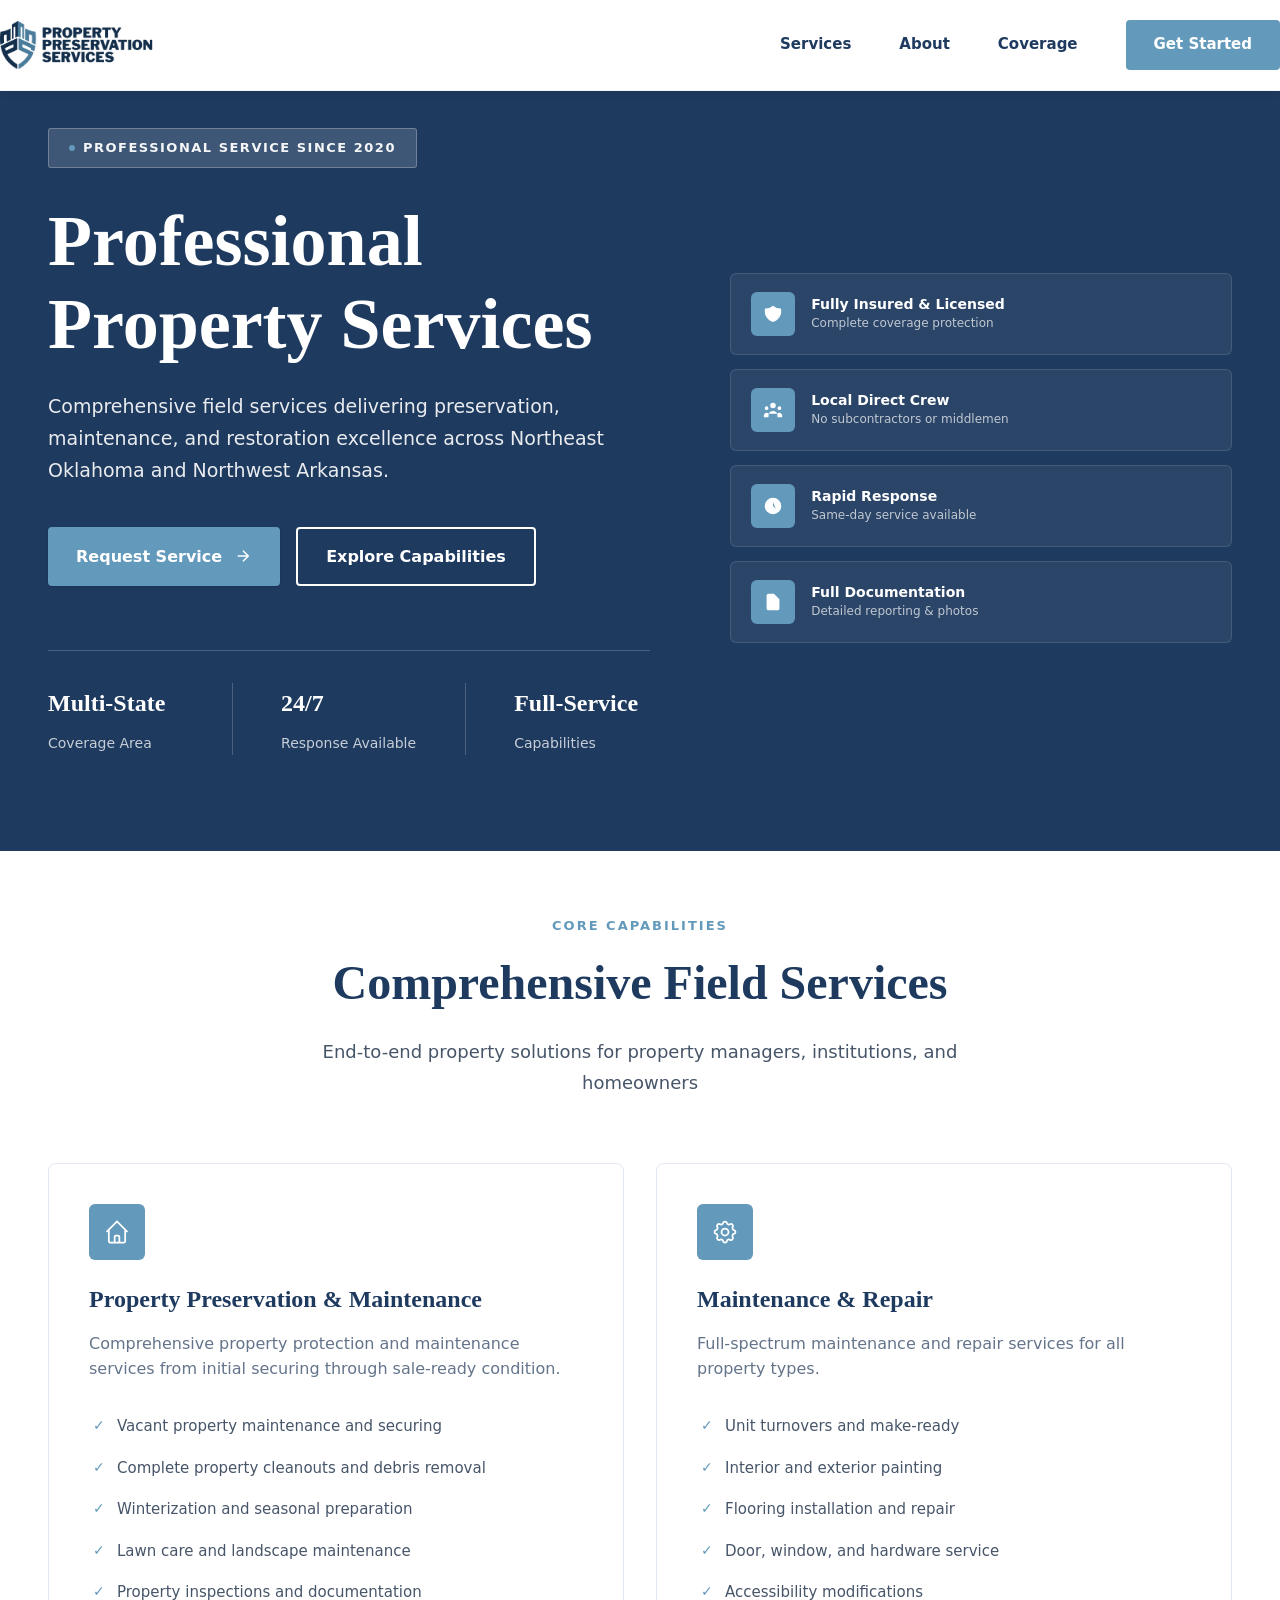
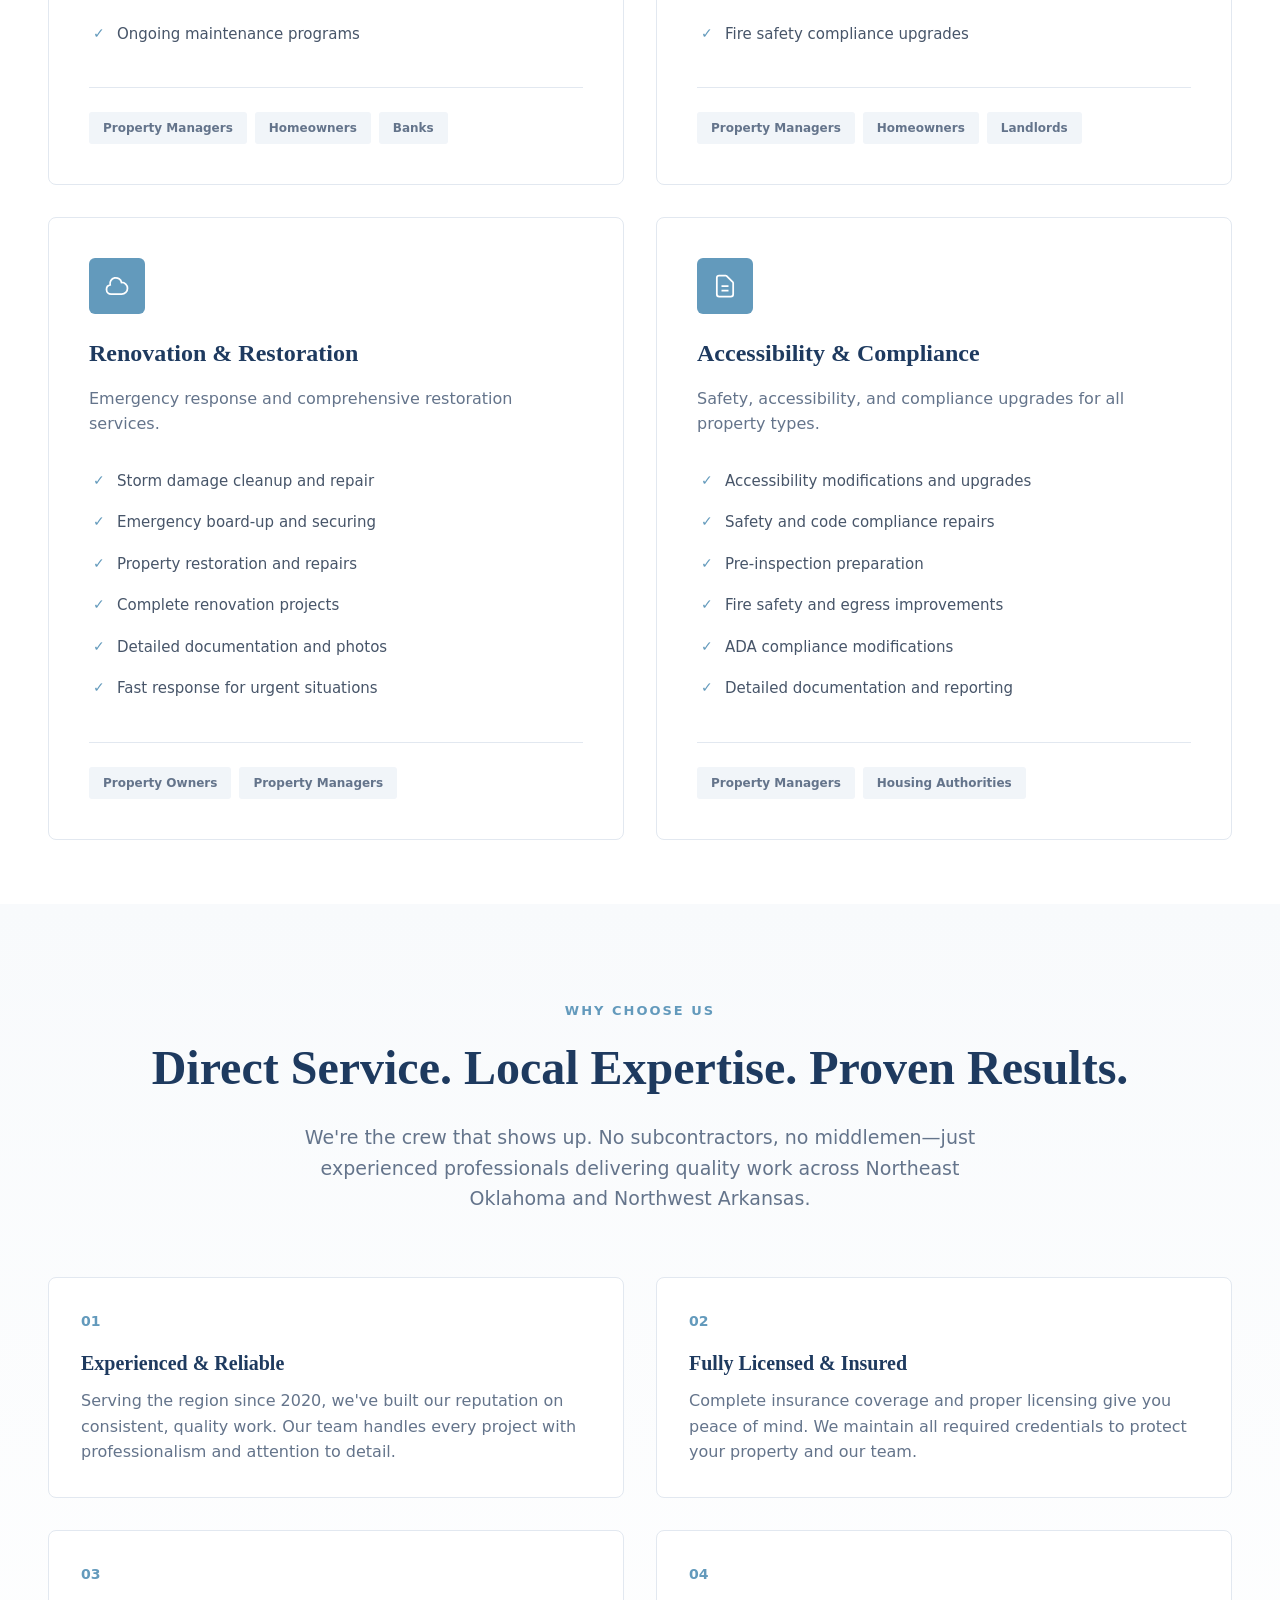
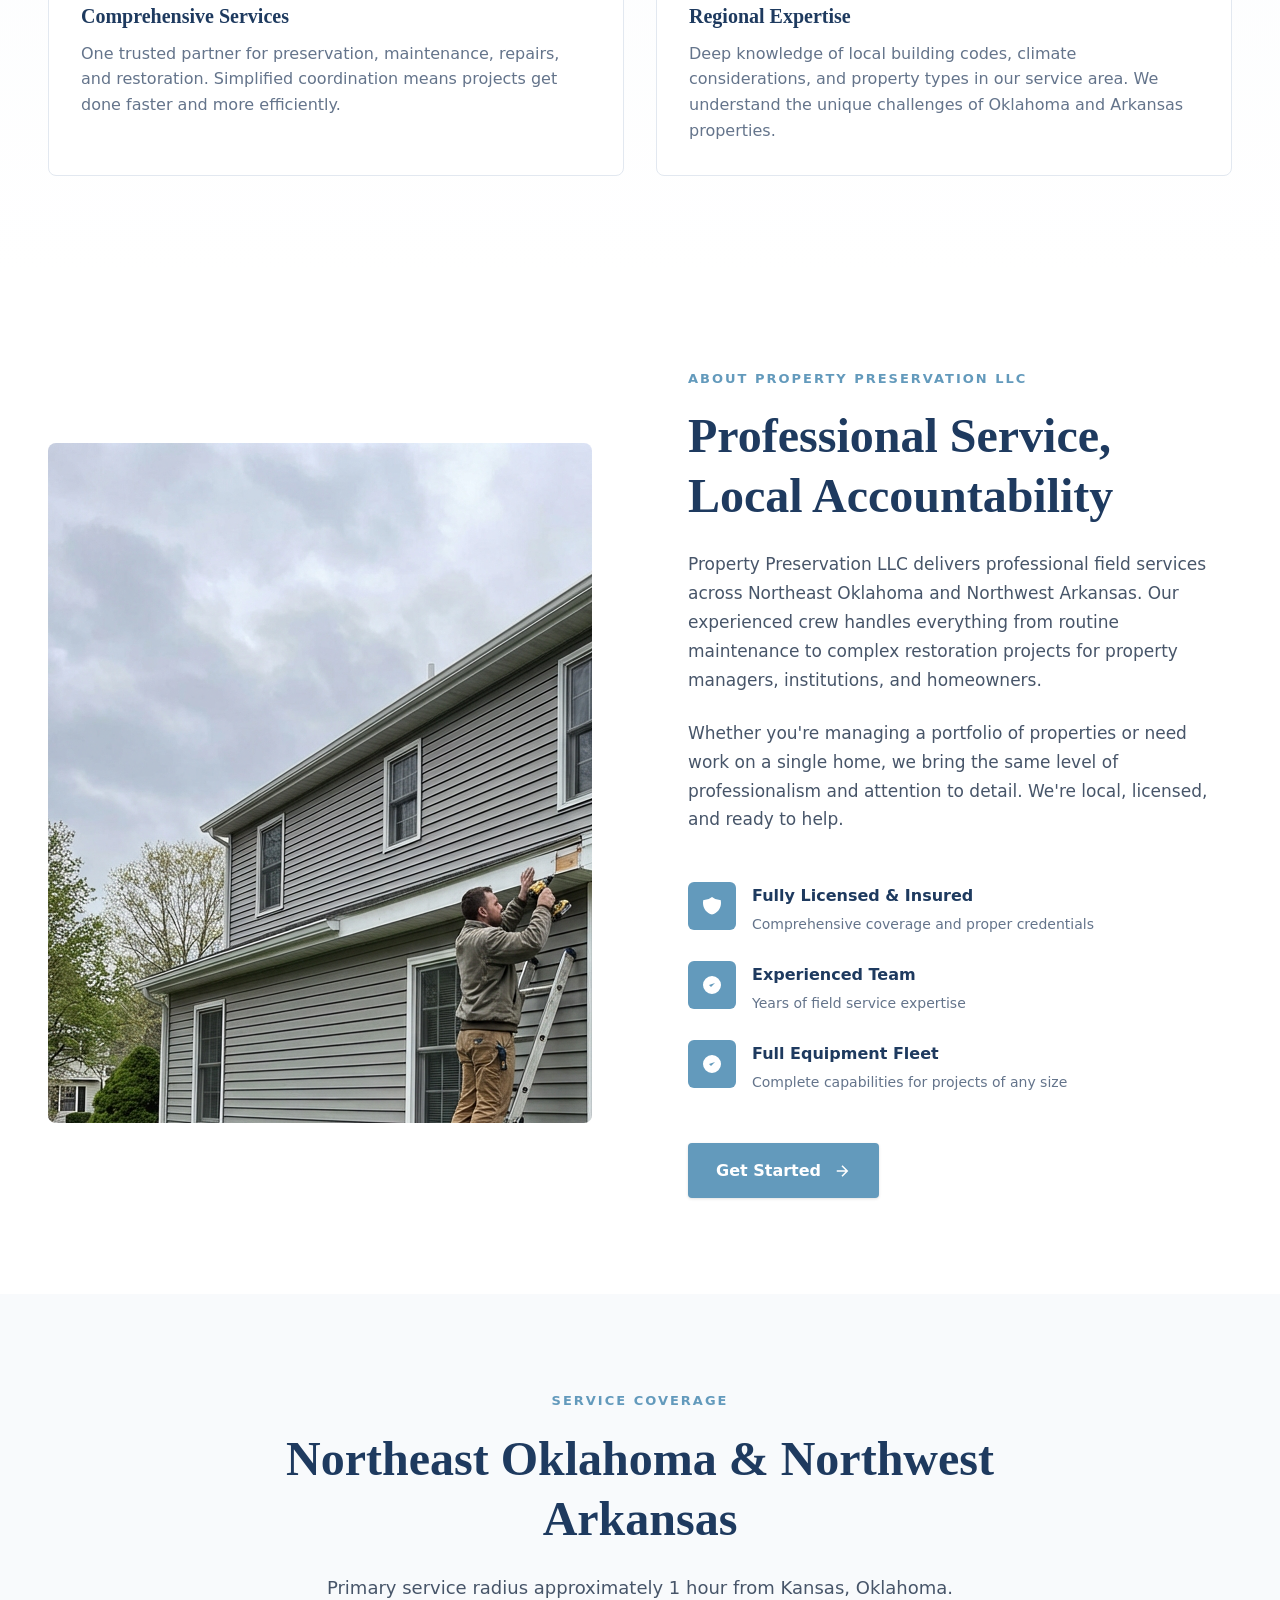
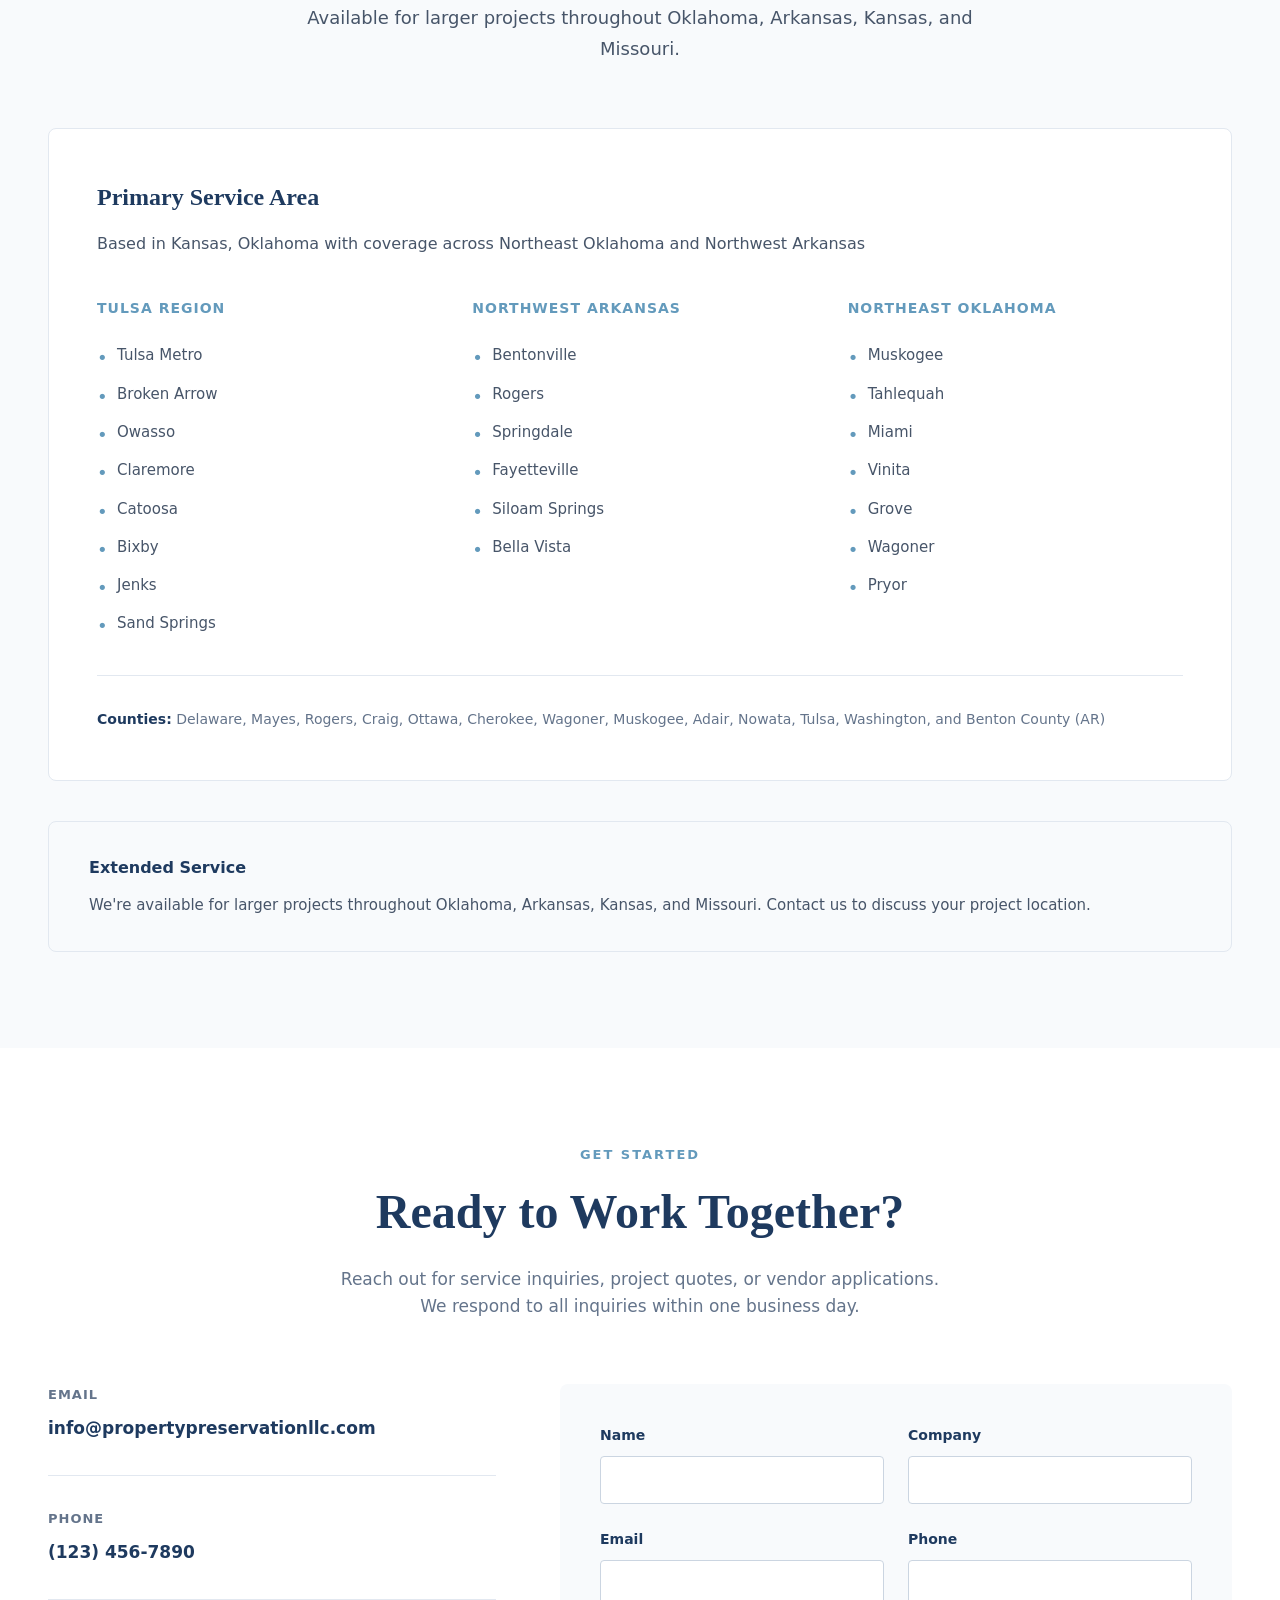
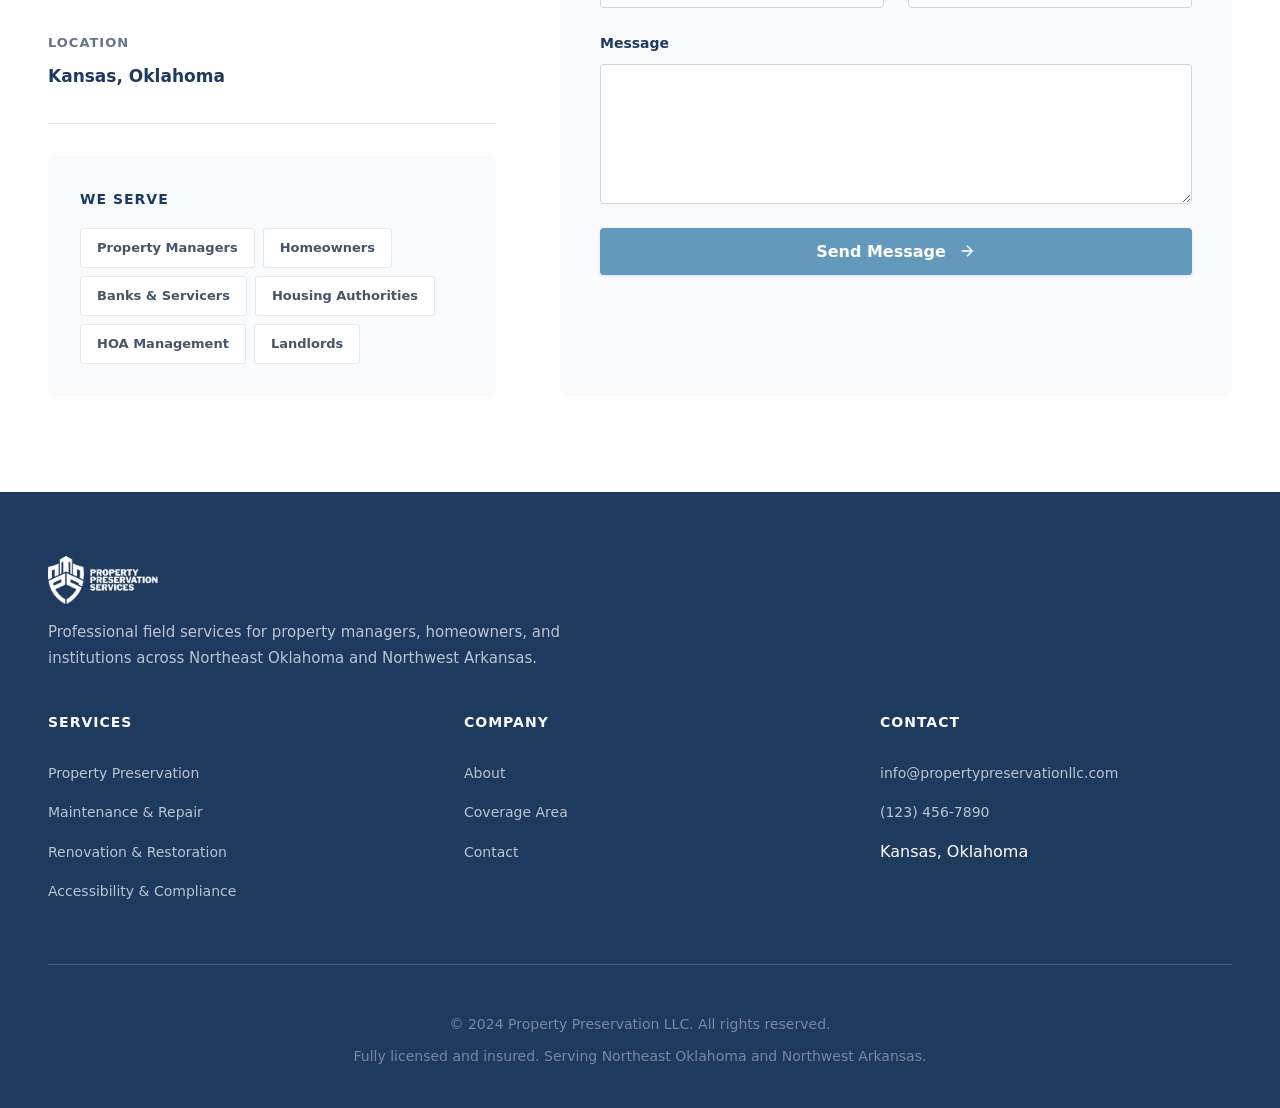
==== commit 2301647a: "Update index.html" ====
--- a/index.html
+++ b/index.html
@@ -116,7 +116,7 @@
             <div class="hero-wrapper">
                 <div class="hero-badge">
                     <span class="badge-dot"></span>
-                    Serving Oklahoma & Arkansas Since 2020
+                    Professional Service Since 2020
                 </div>
                 <h1 class="hero-title">
                     <span class="title-line">Professional</span>
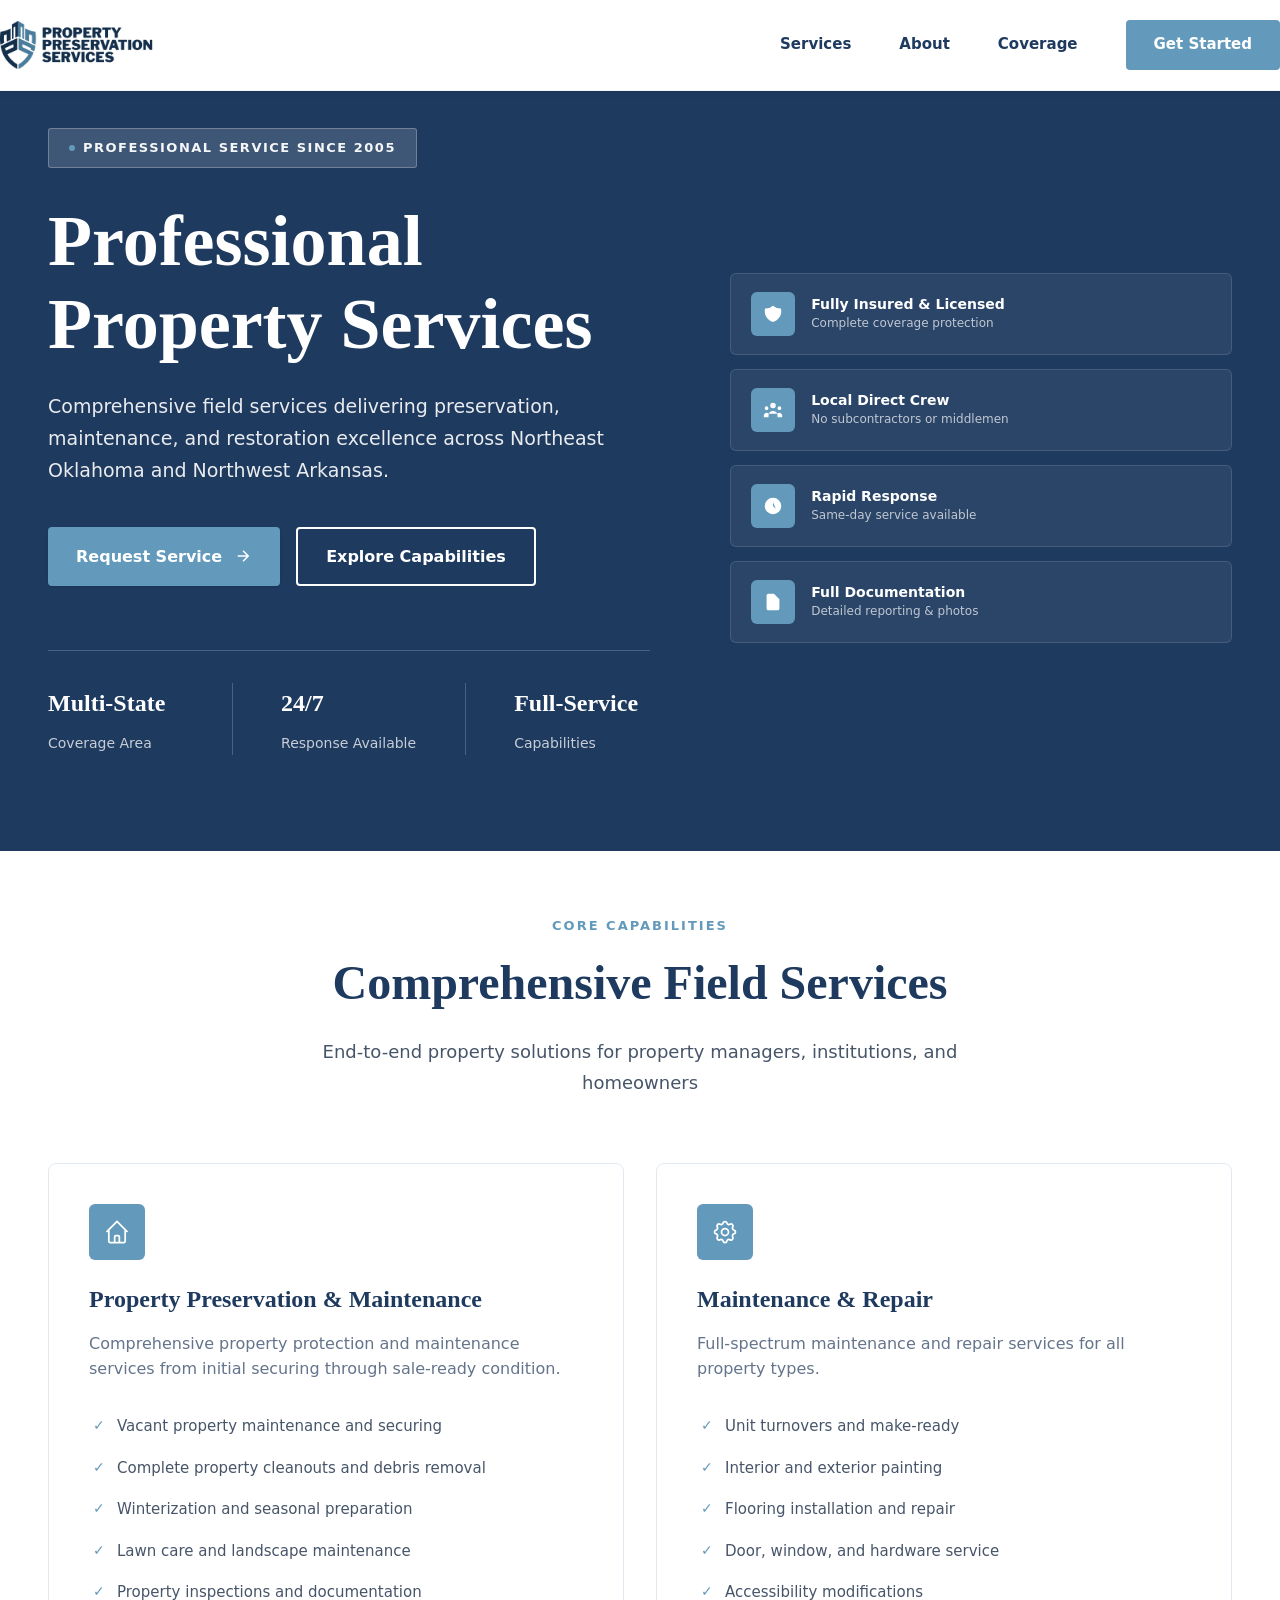
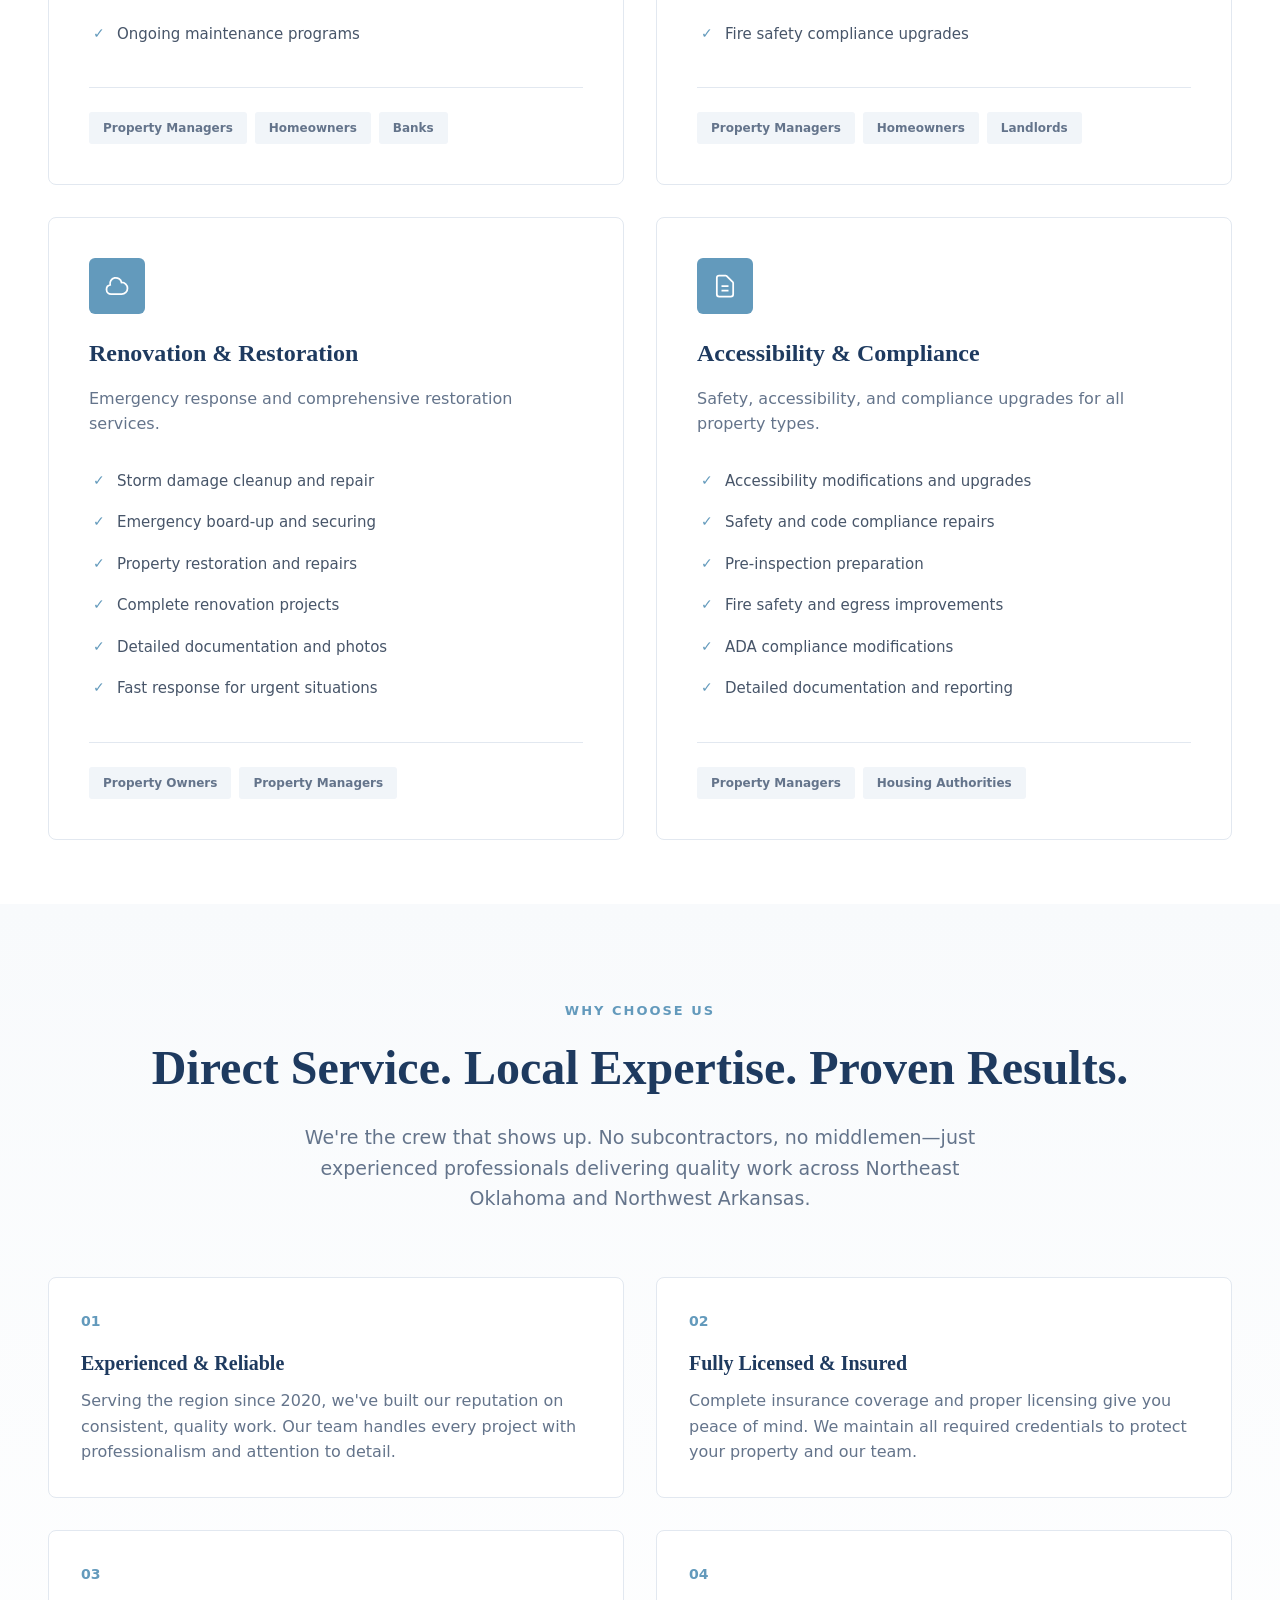
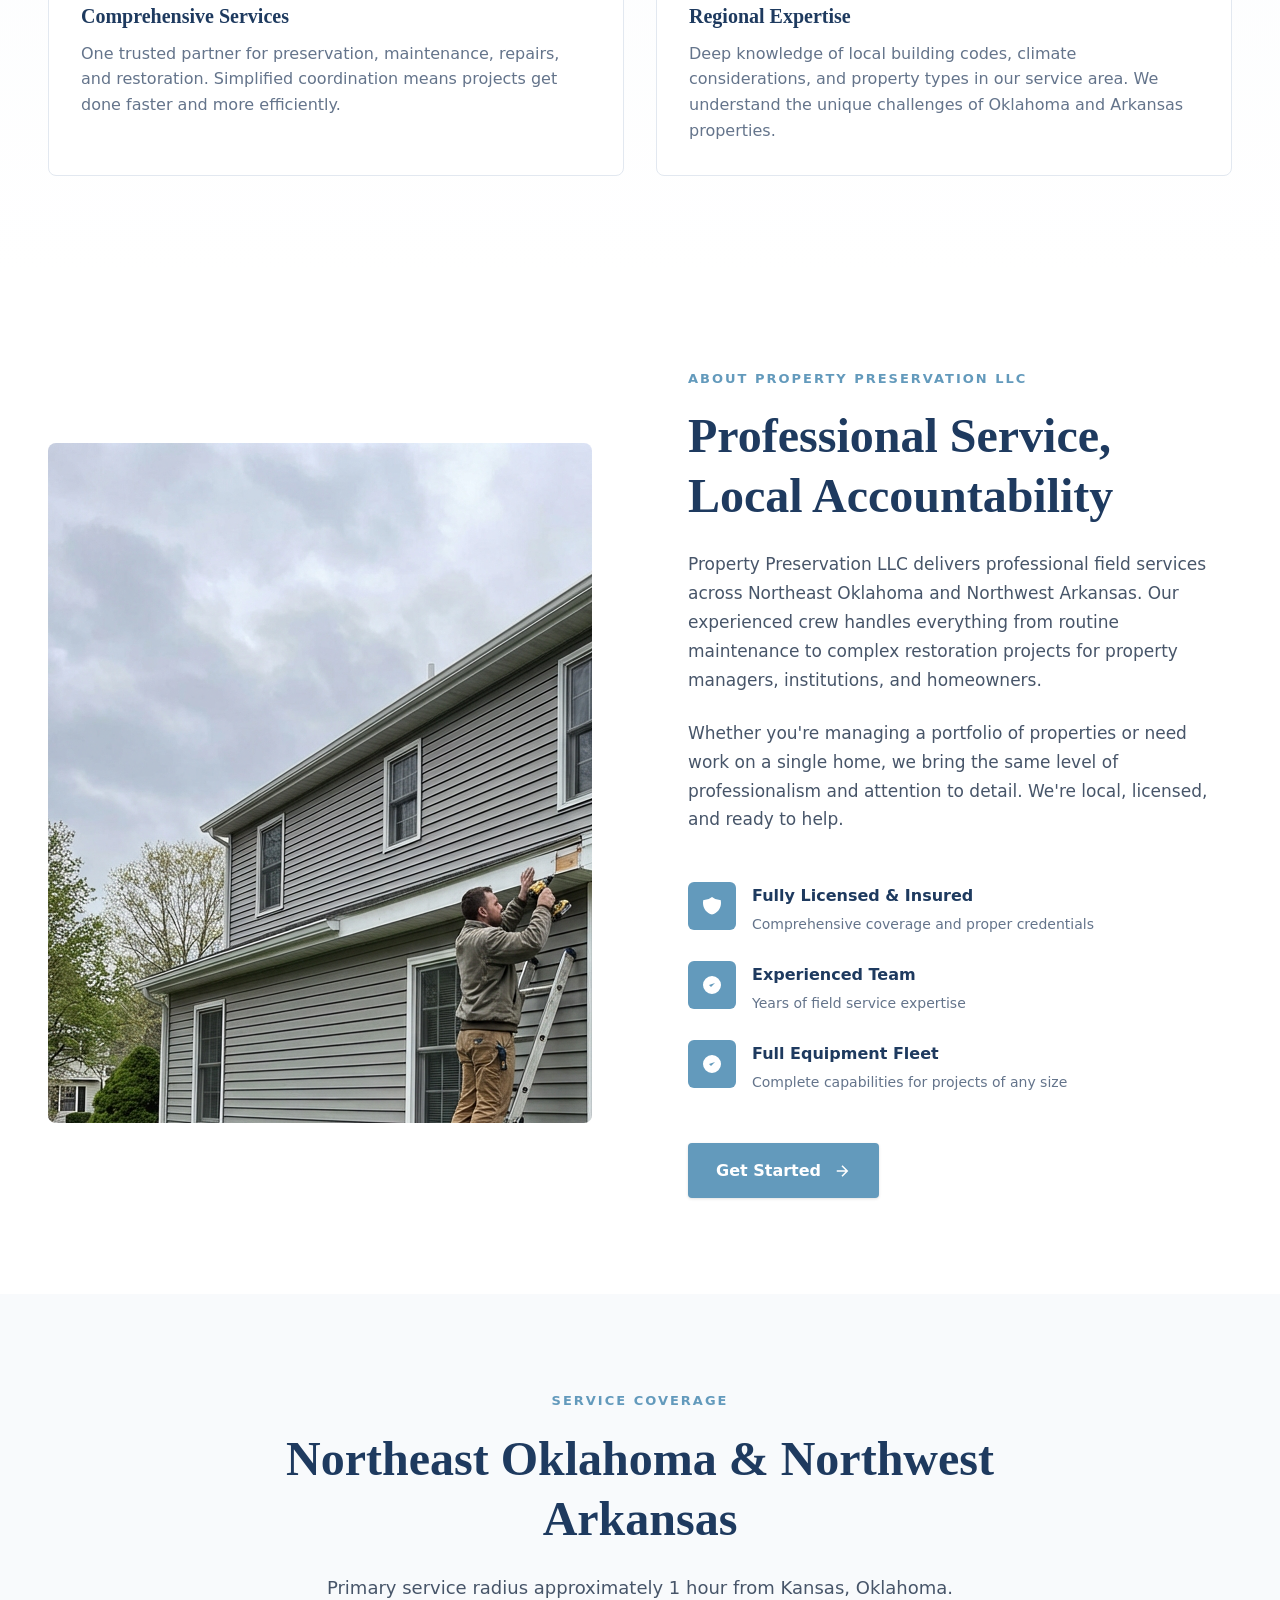
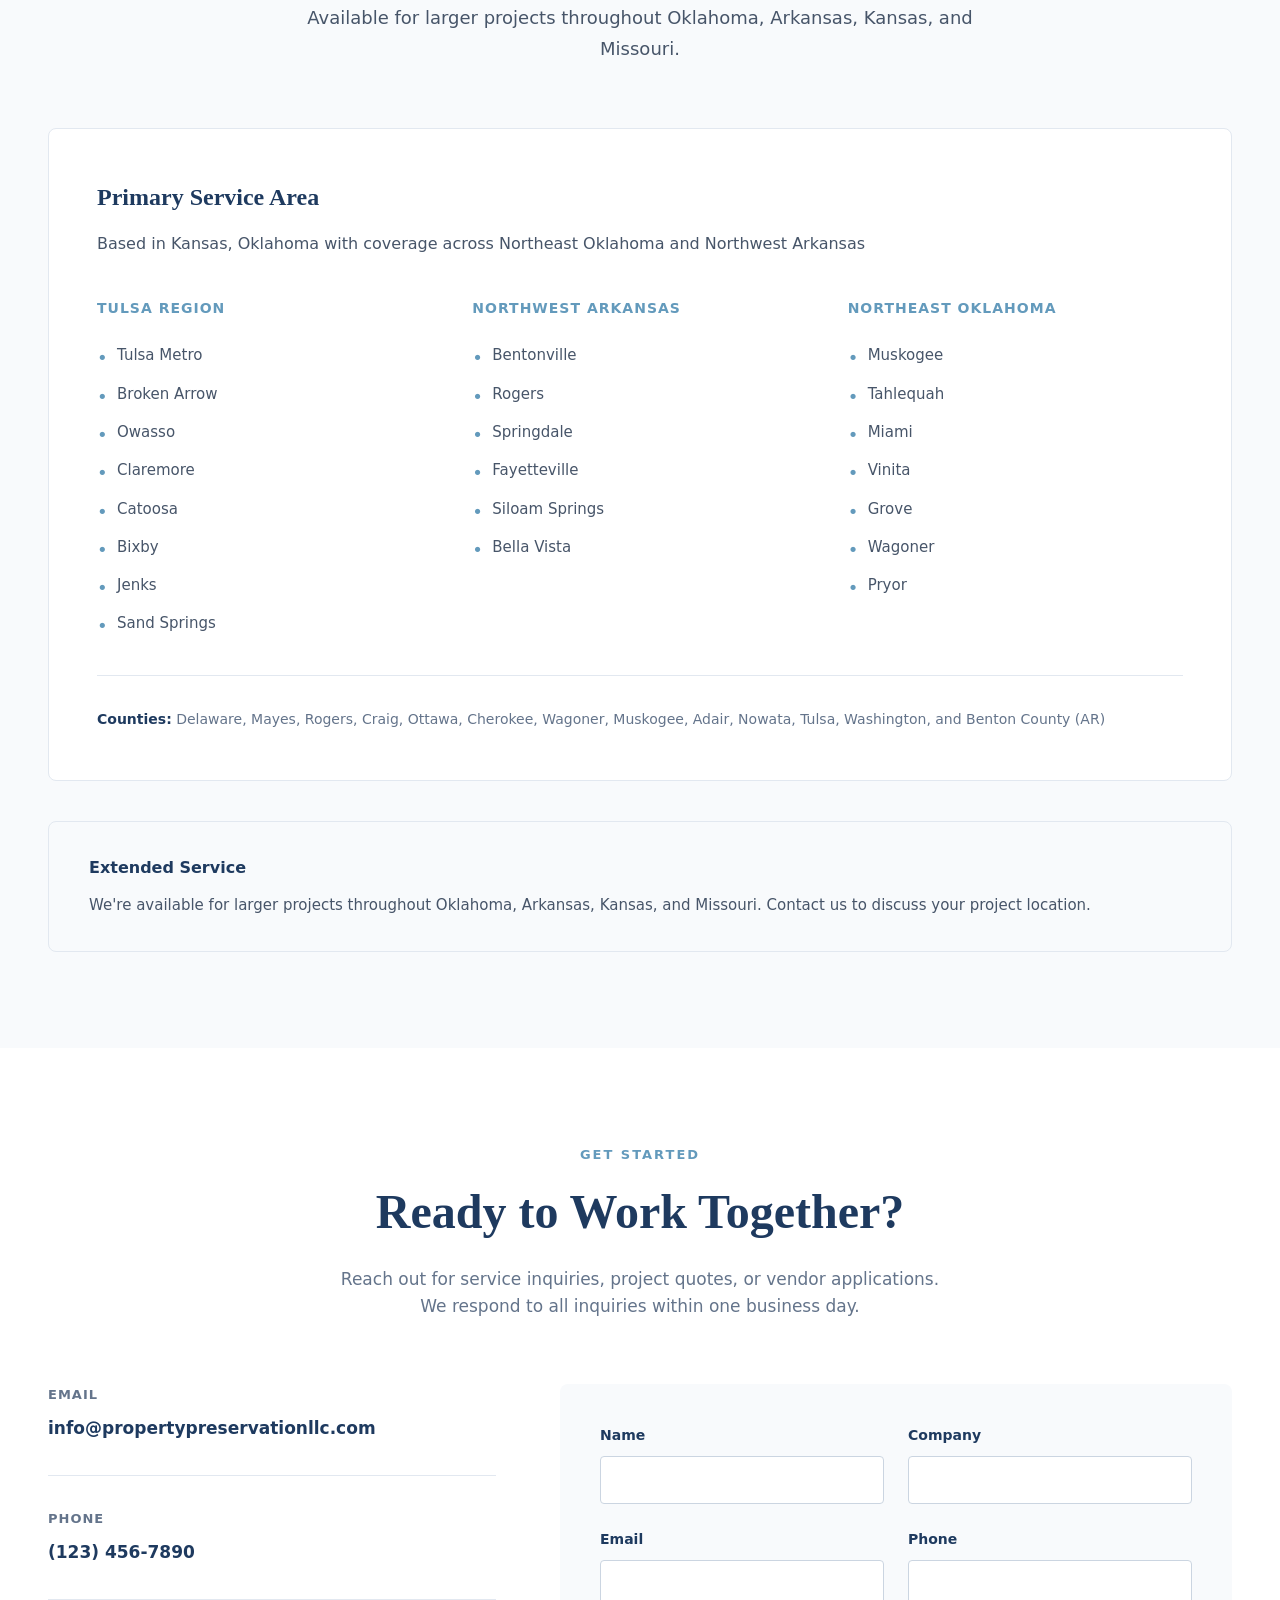
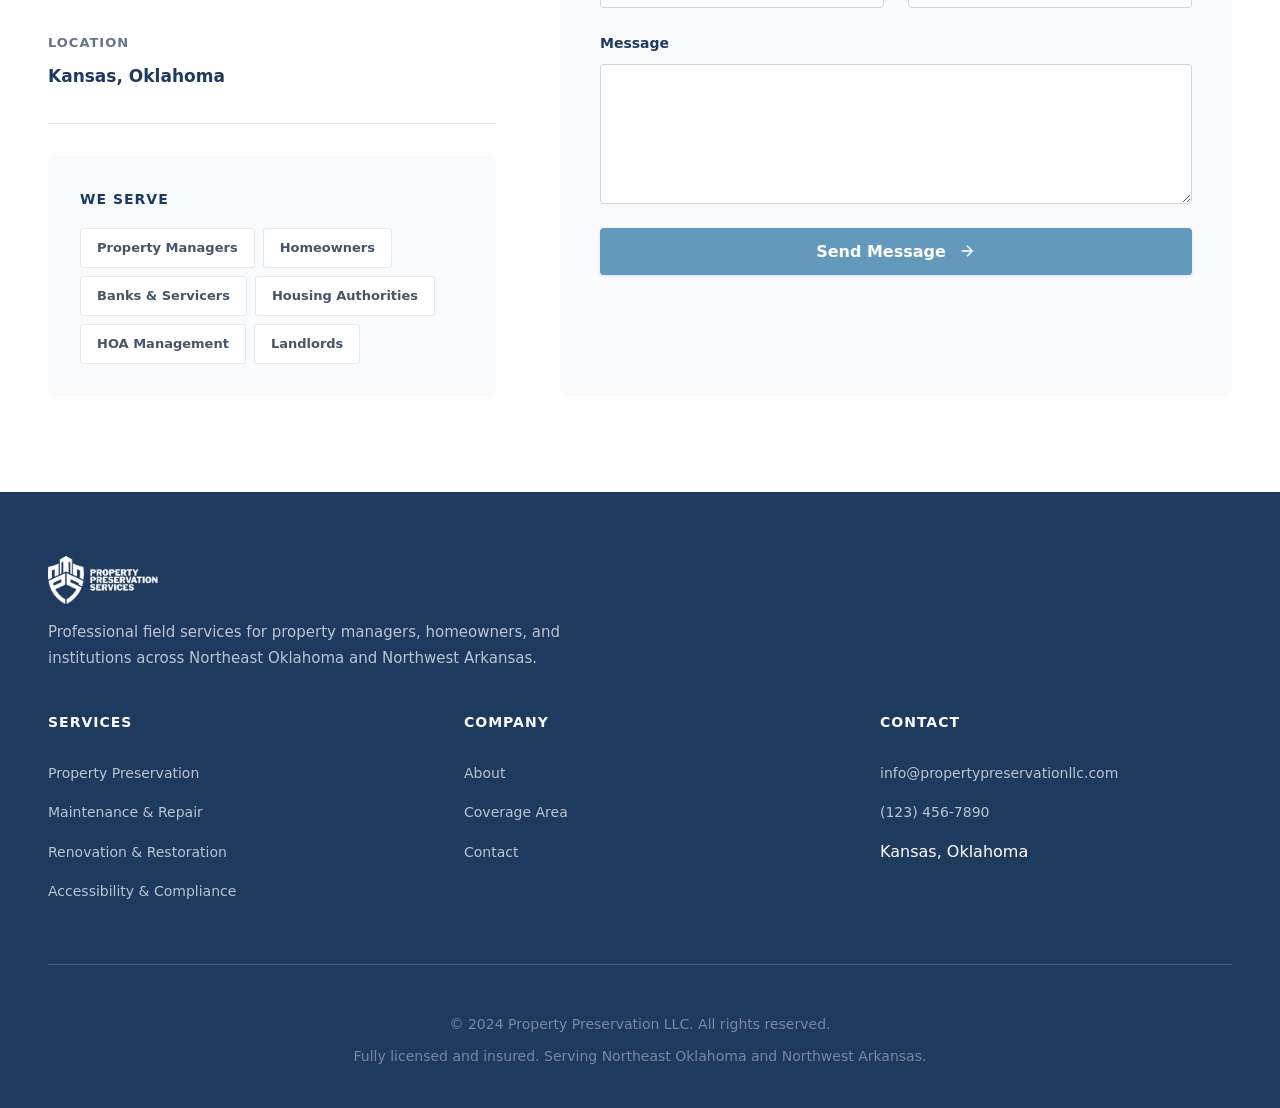
==== commit a316429f: "Update index.html" ====
--- a/index.html
+++ b/index.html
@@ -116,7 +116,7 @@
             <div class="hero-wrapper">
                 <div class="hero-badge">
                     <span class="badge-dot"></span>
-                    Professional Service Since 2020
+                    Professional Service Since 2005
                 </div>
                 <h1 class="hero-title">
                     <span class="title-line">Professional</span>
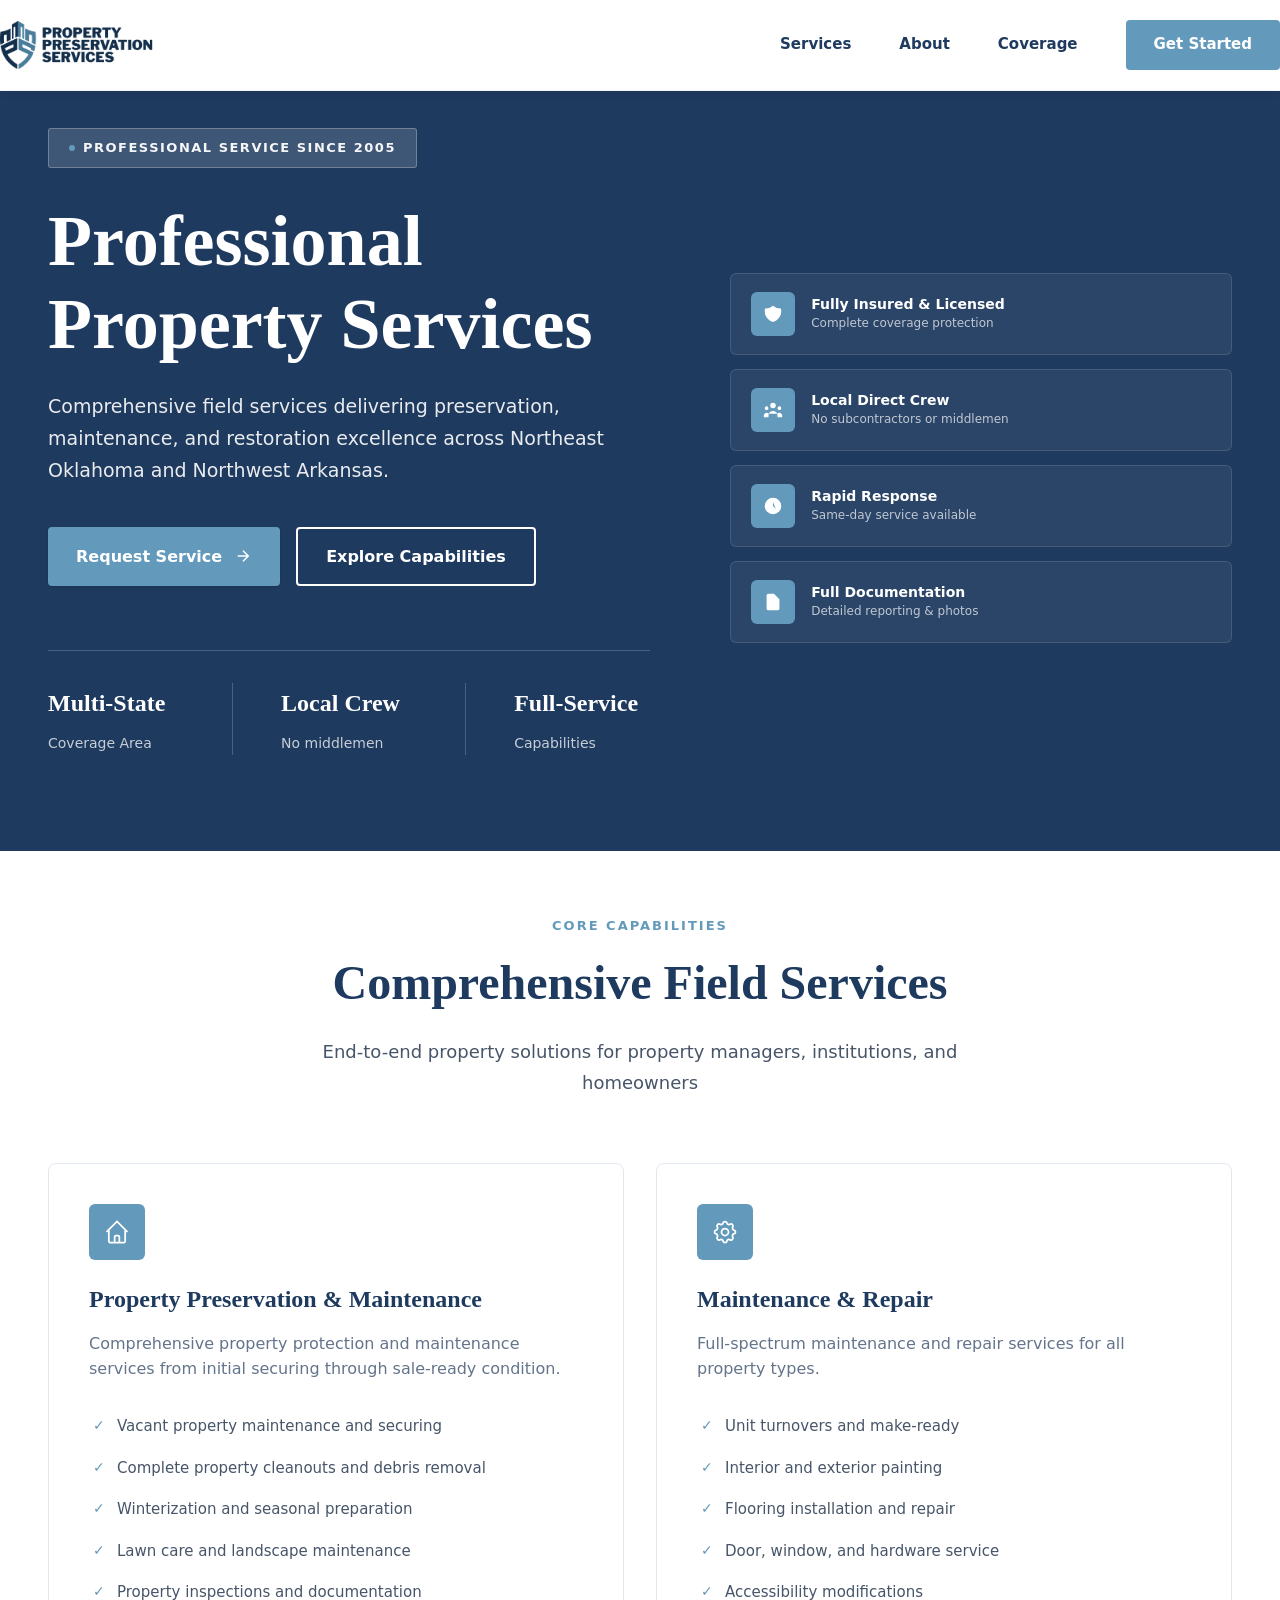
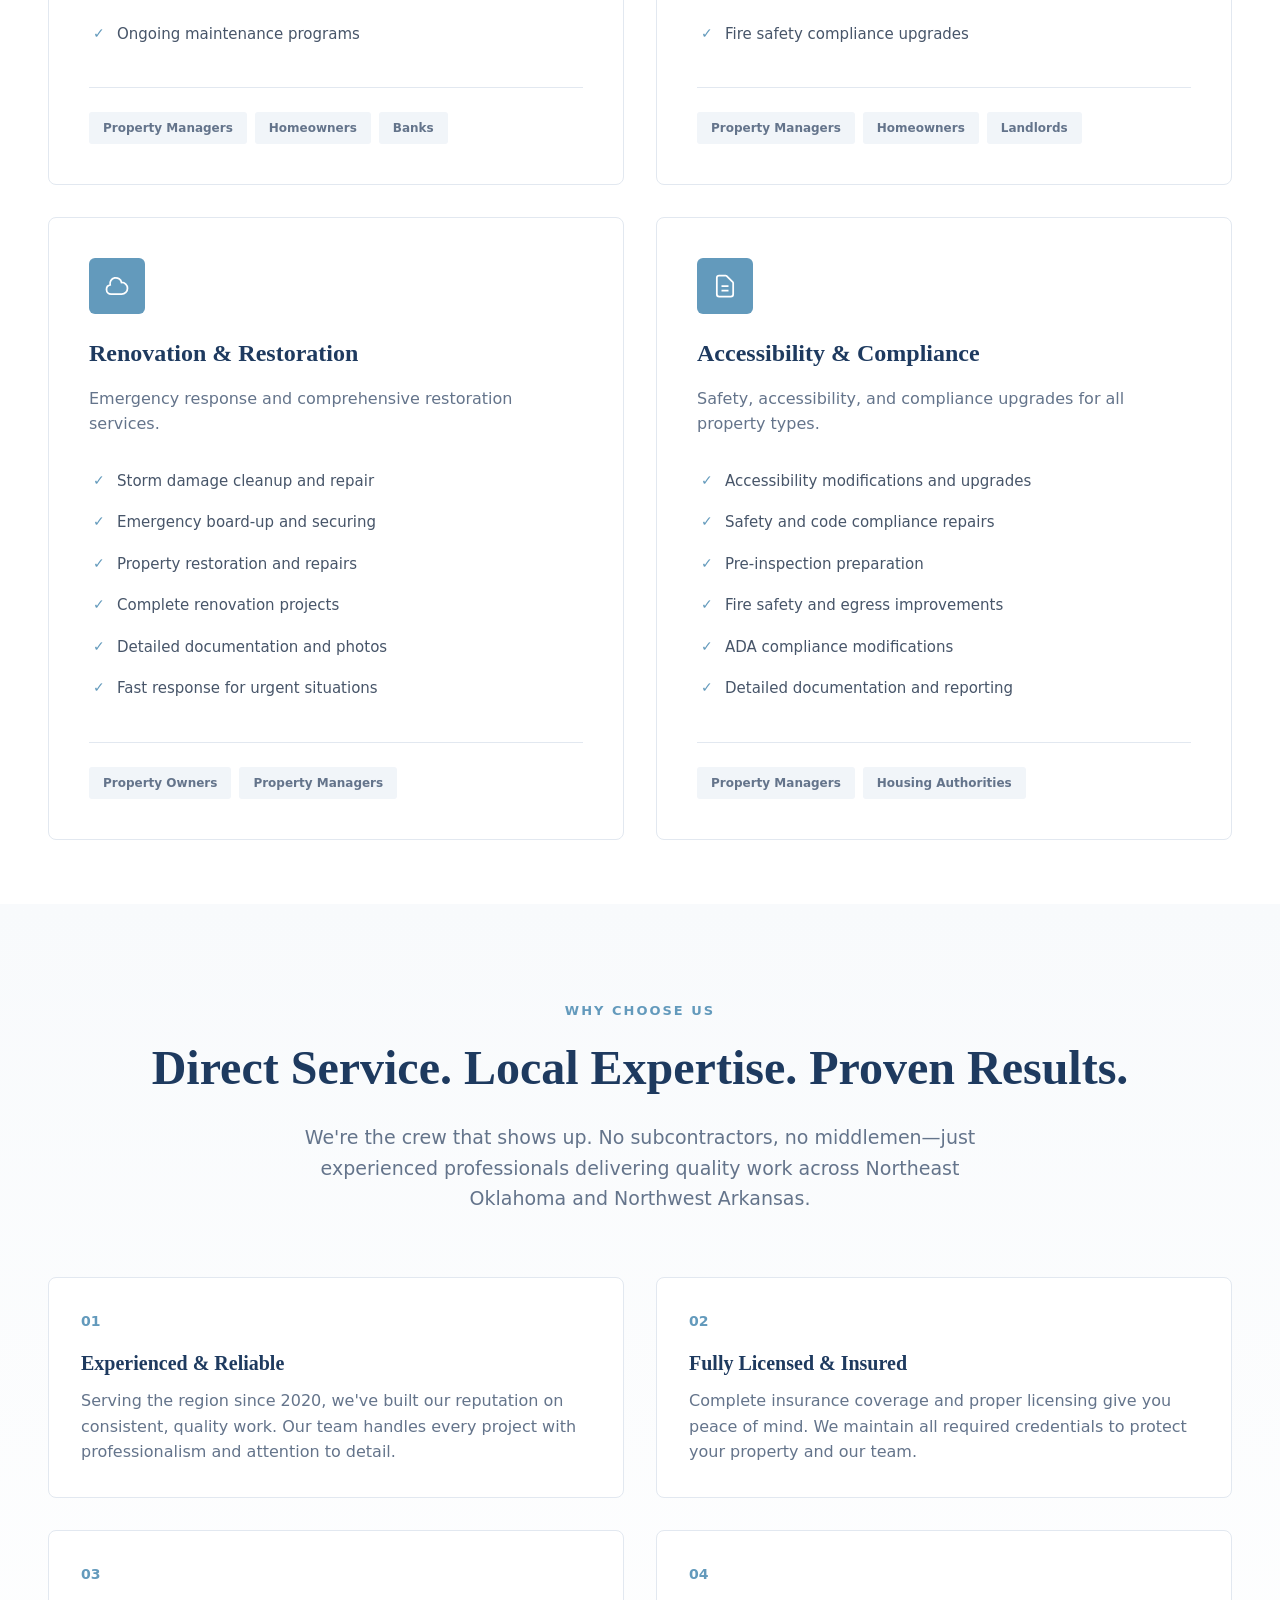
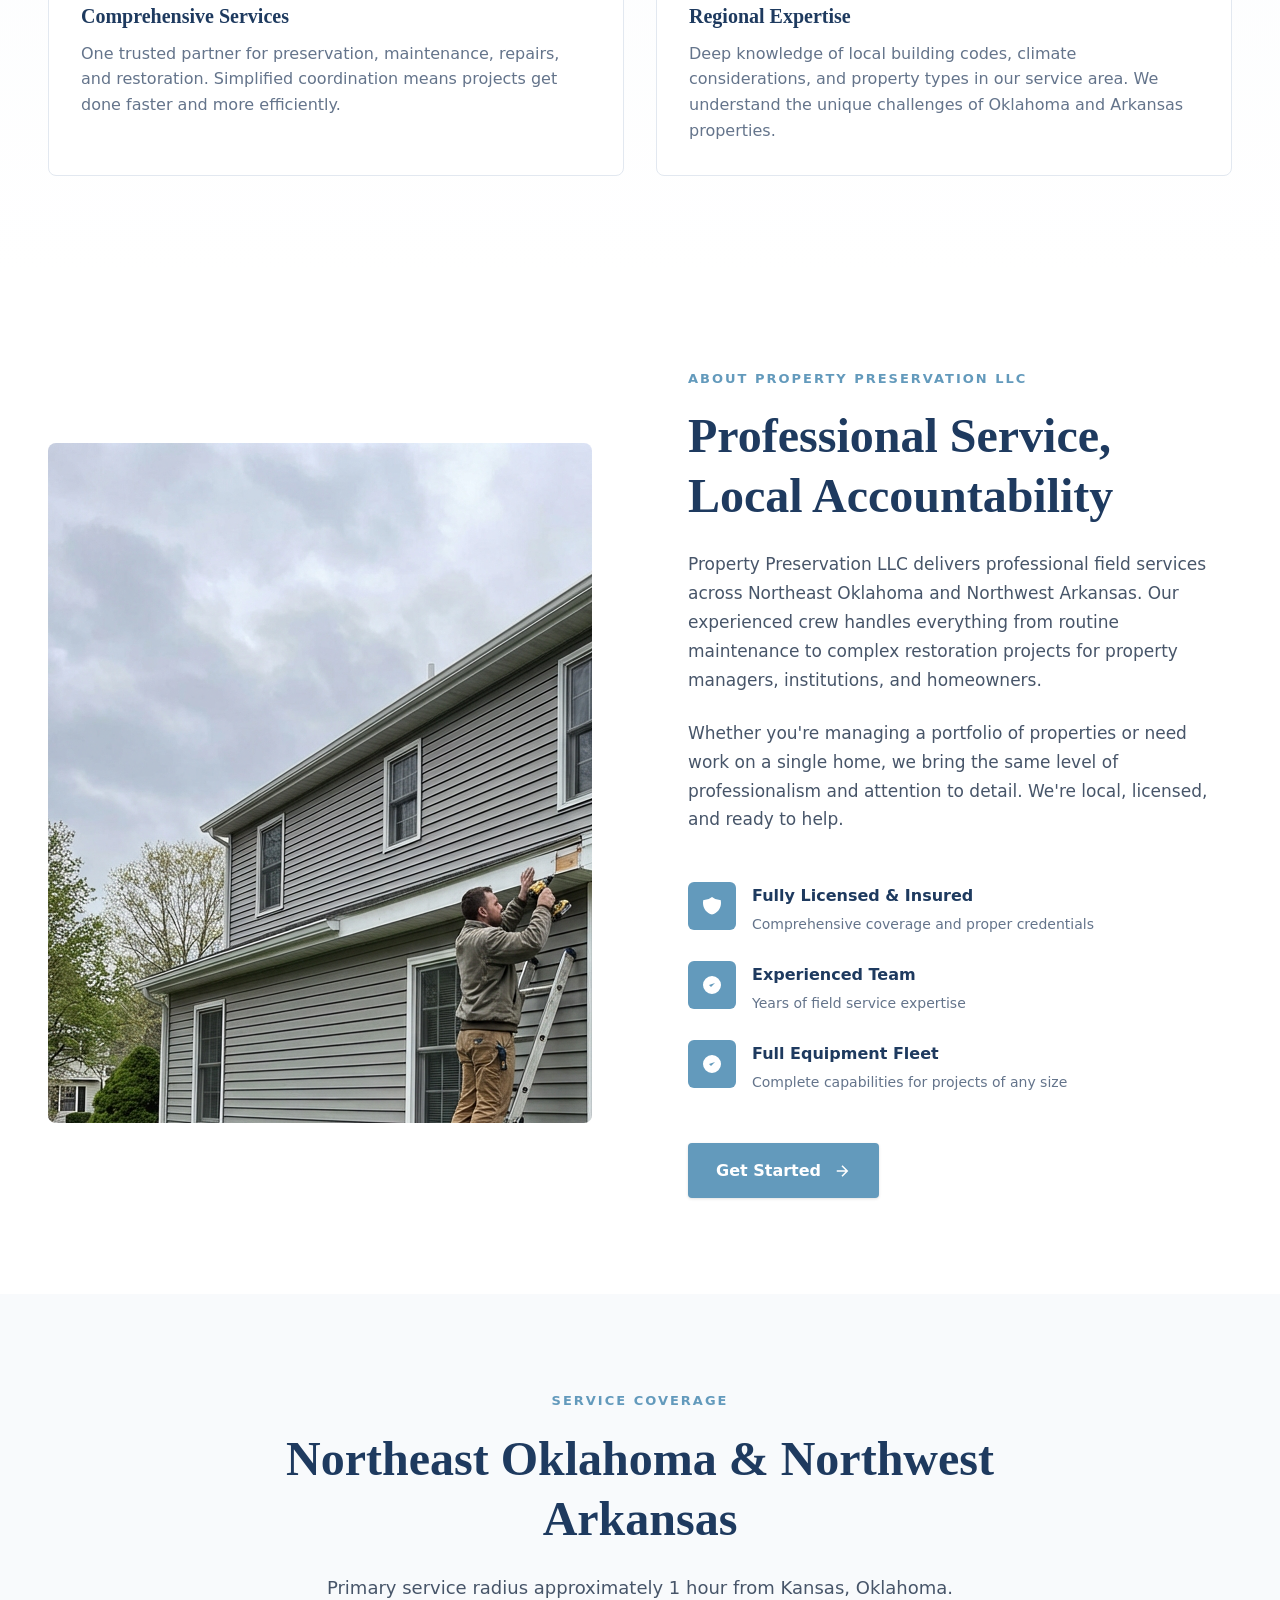
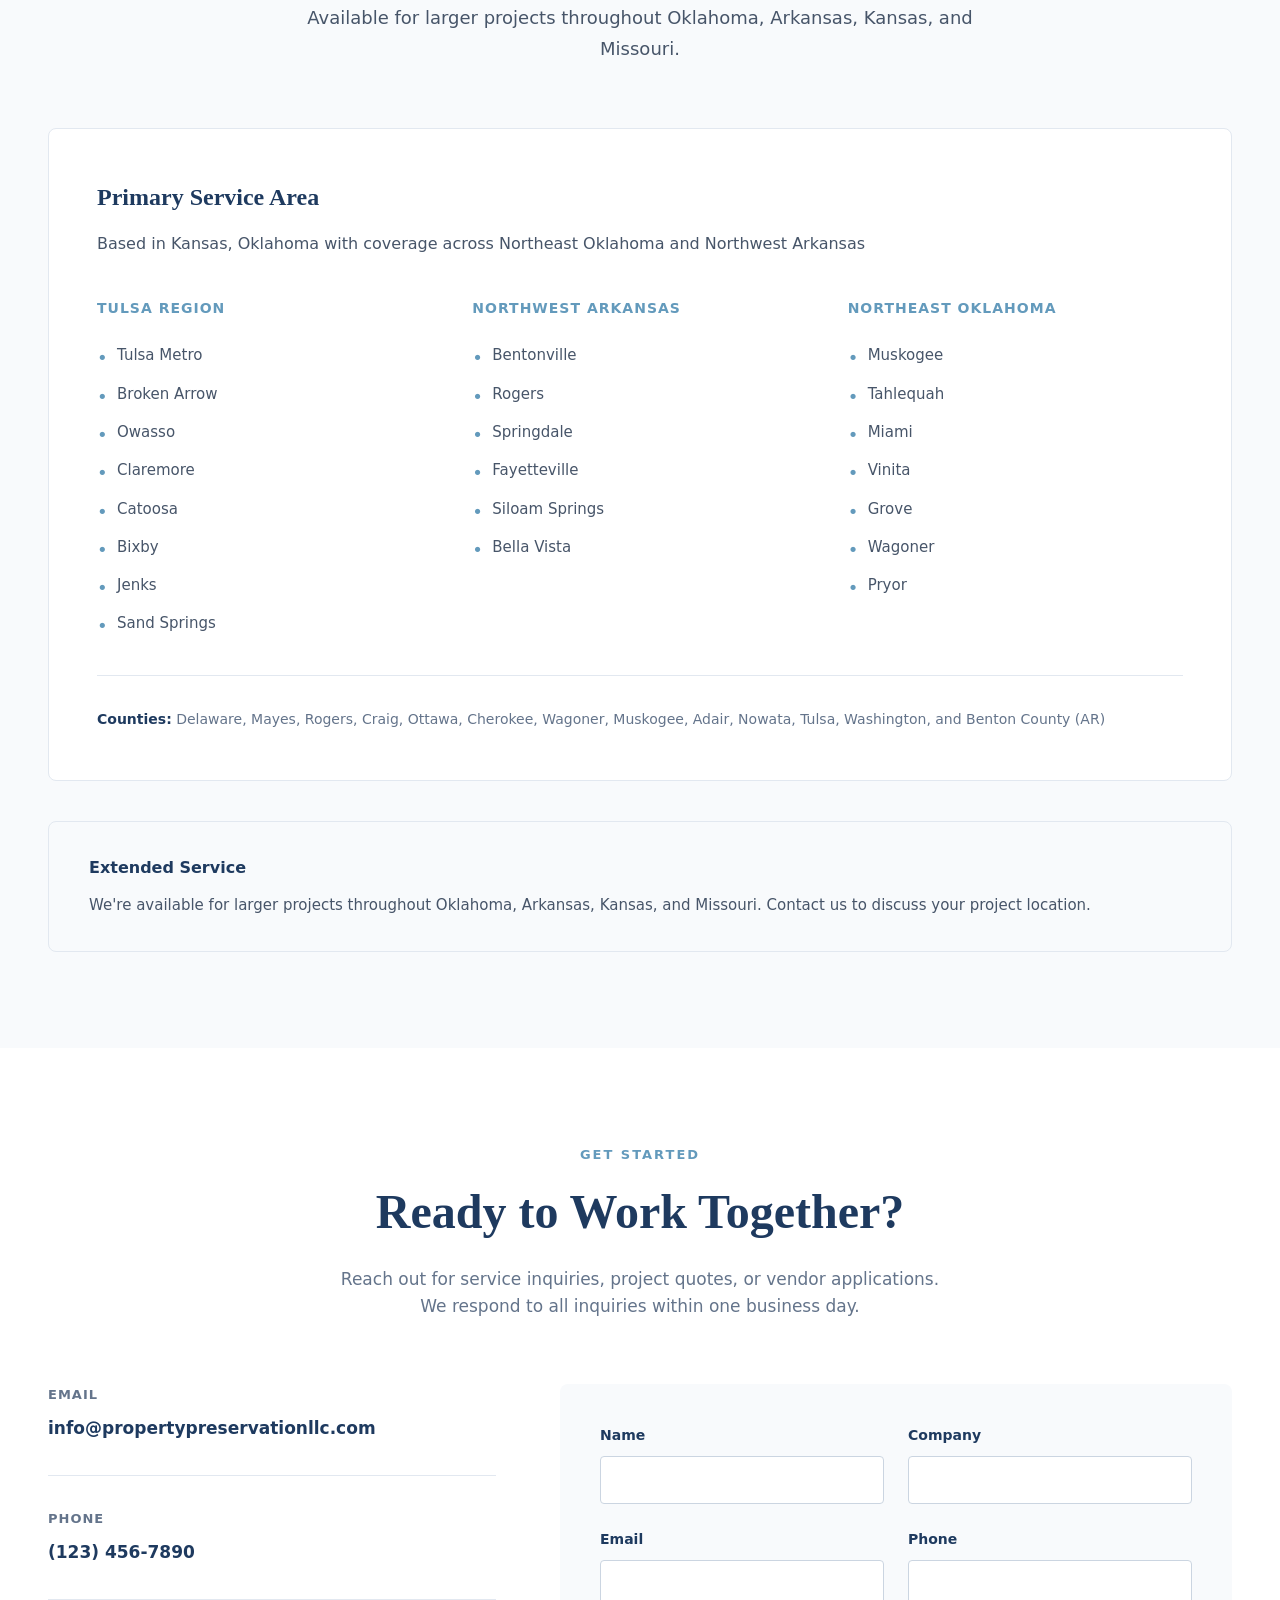
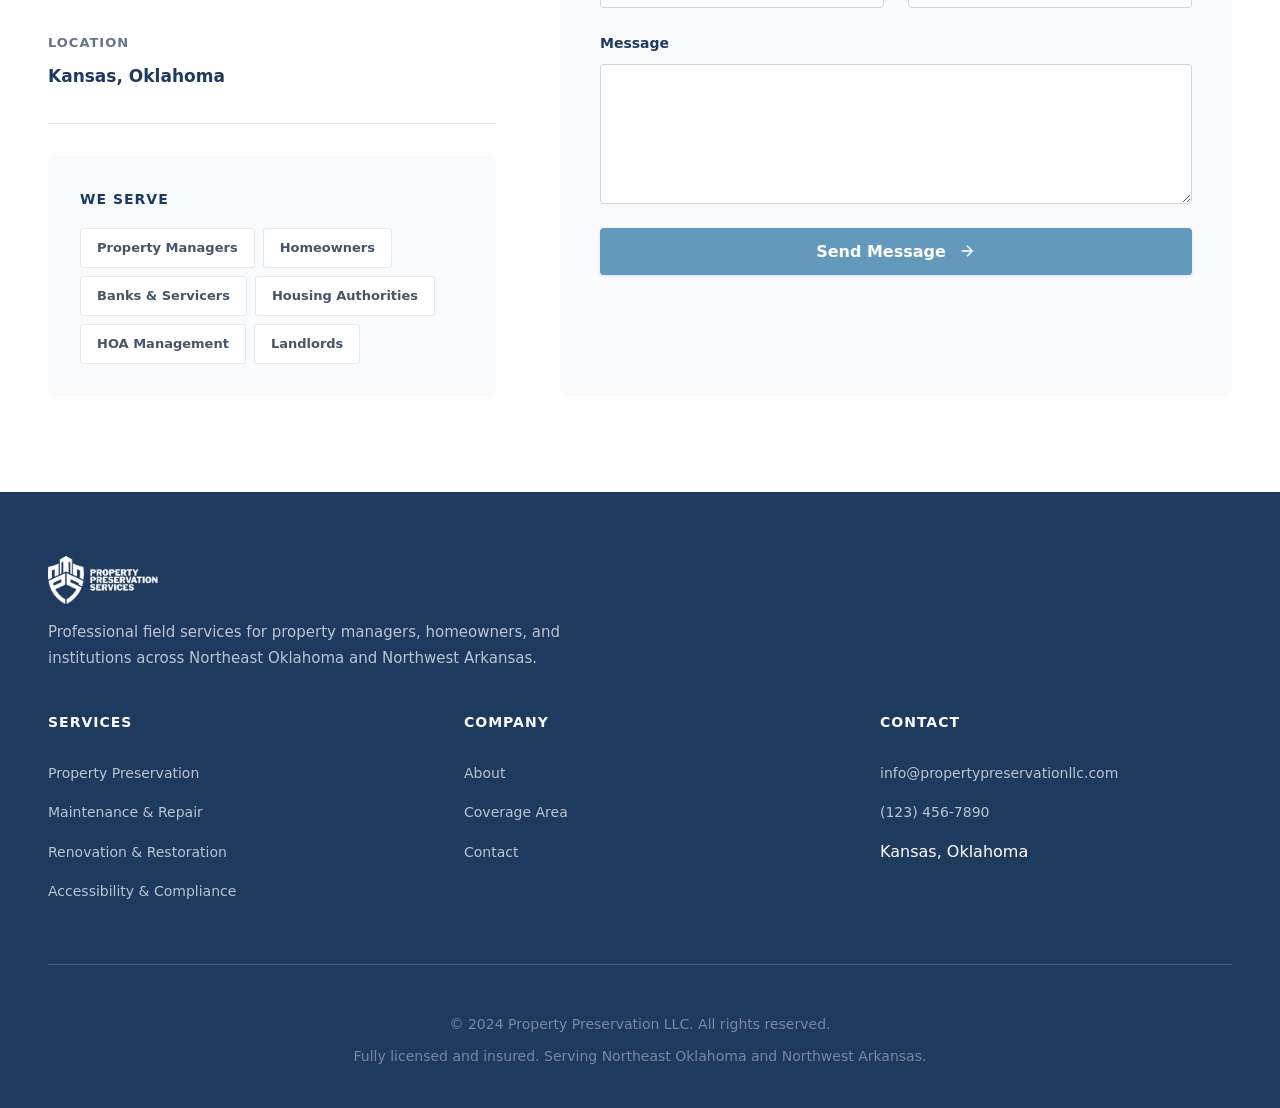
==== commit 8886d982: "Update index.html" ====
--- a/index.html
+++ b/index.html
@@ -141,8 +141,8 @@
                     </div>
                     <div class="stat-divider"></div>
                     <div class="stat-item">
-                        <div class="stat-number">24/7</div>
-                        <div class="stat-label">Response Available</div>
+                        <div class="stat-number">Local Crew</div>
+                        <div class="stat-label">No middlemen</div>
                     </div>
                     <div class="stat-divider"></div>
                     <div class="stat-item">
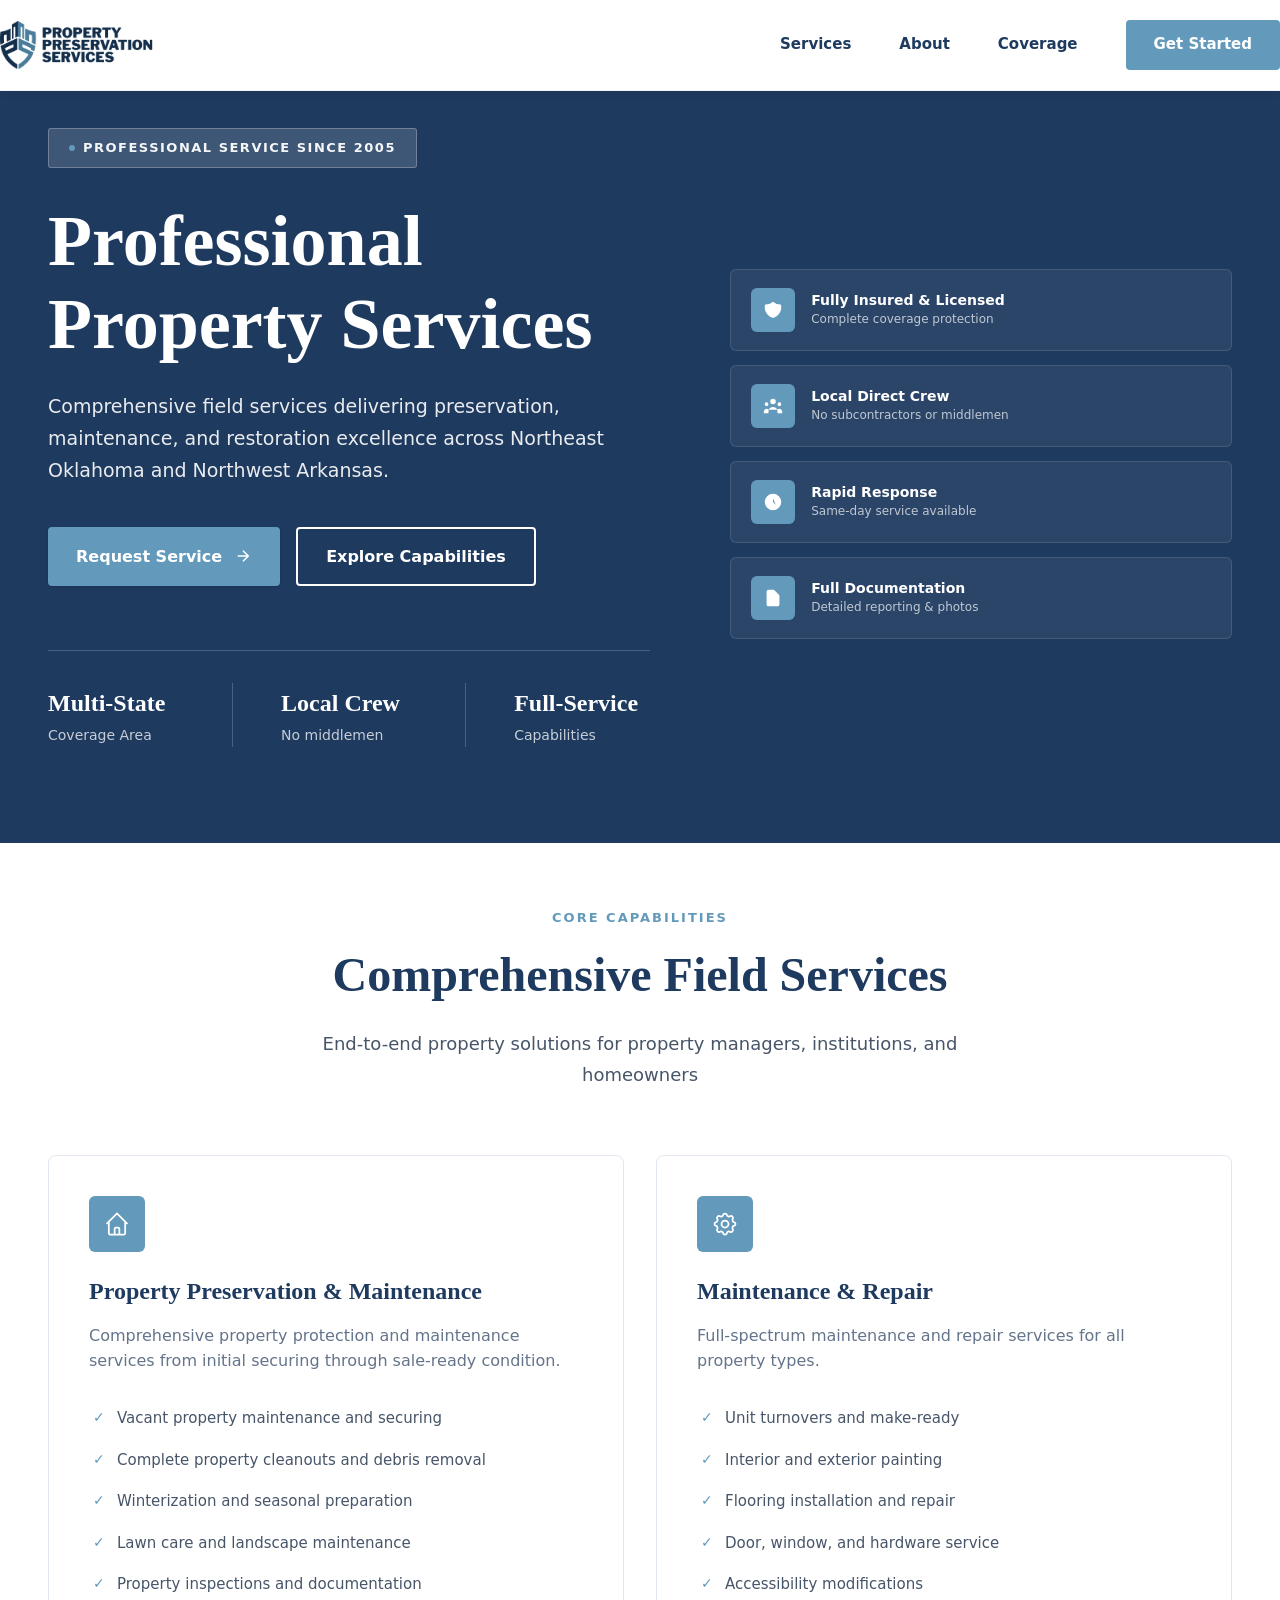
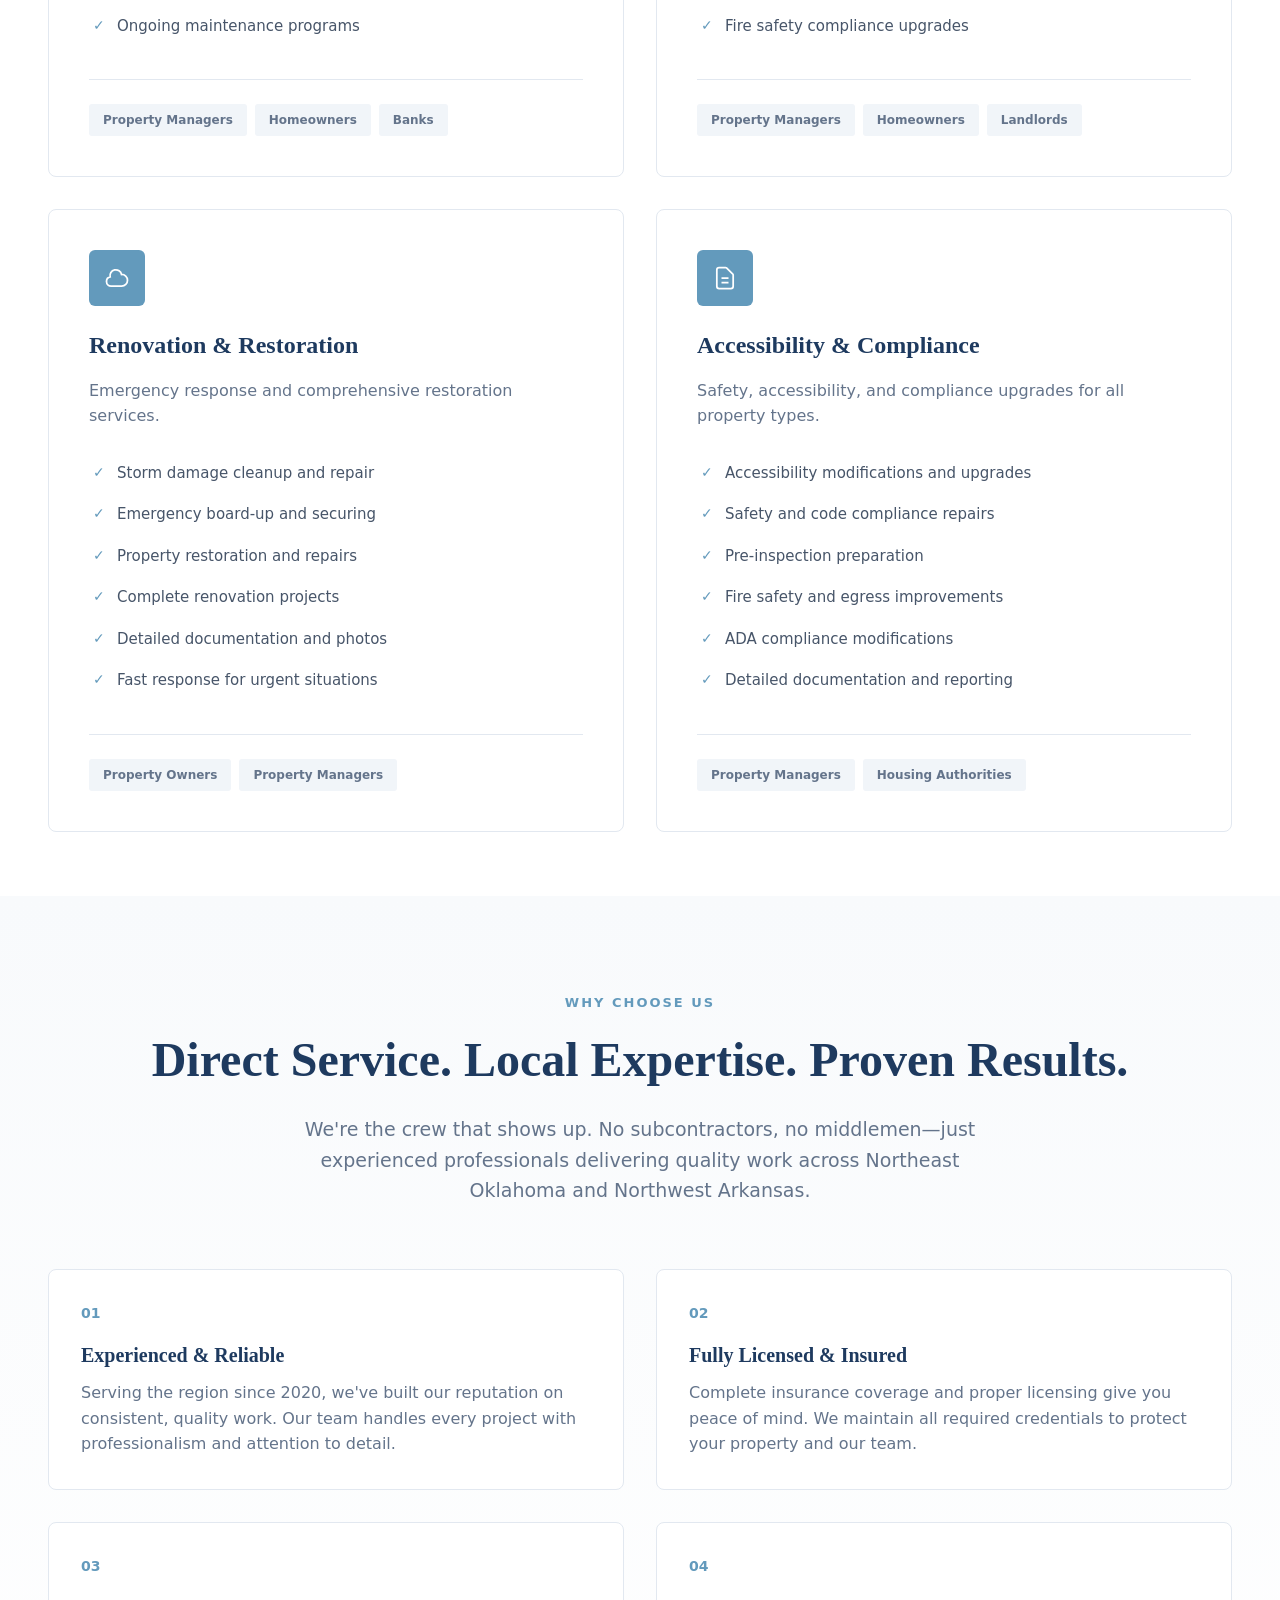
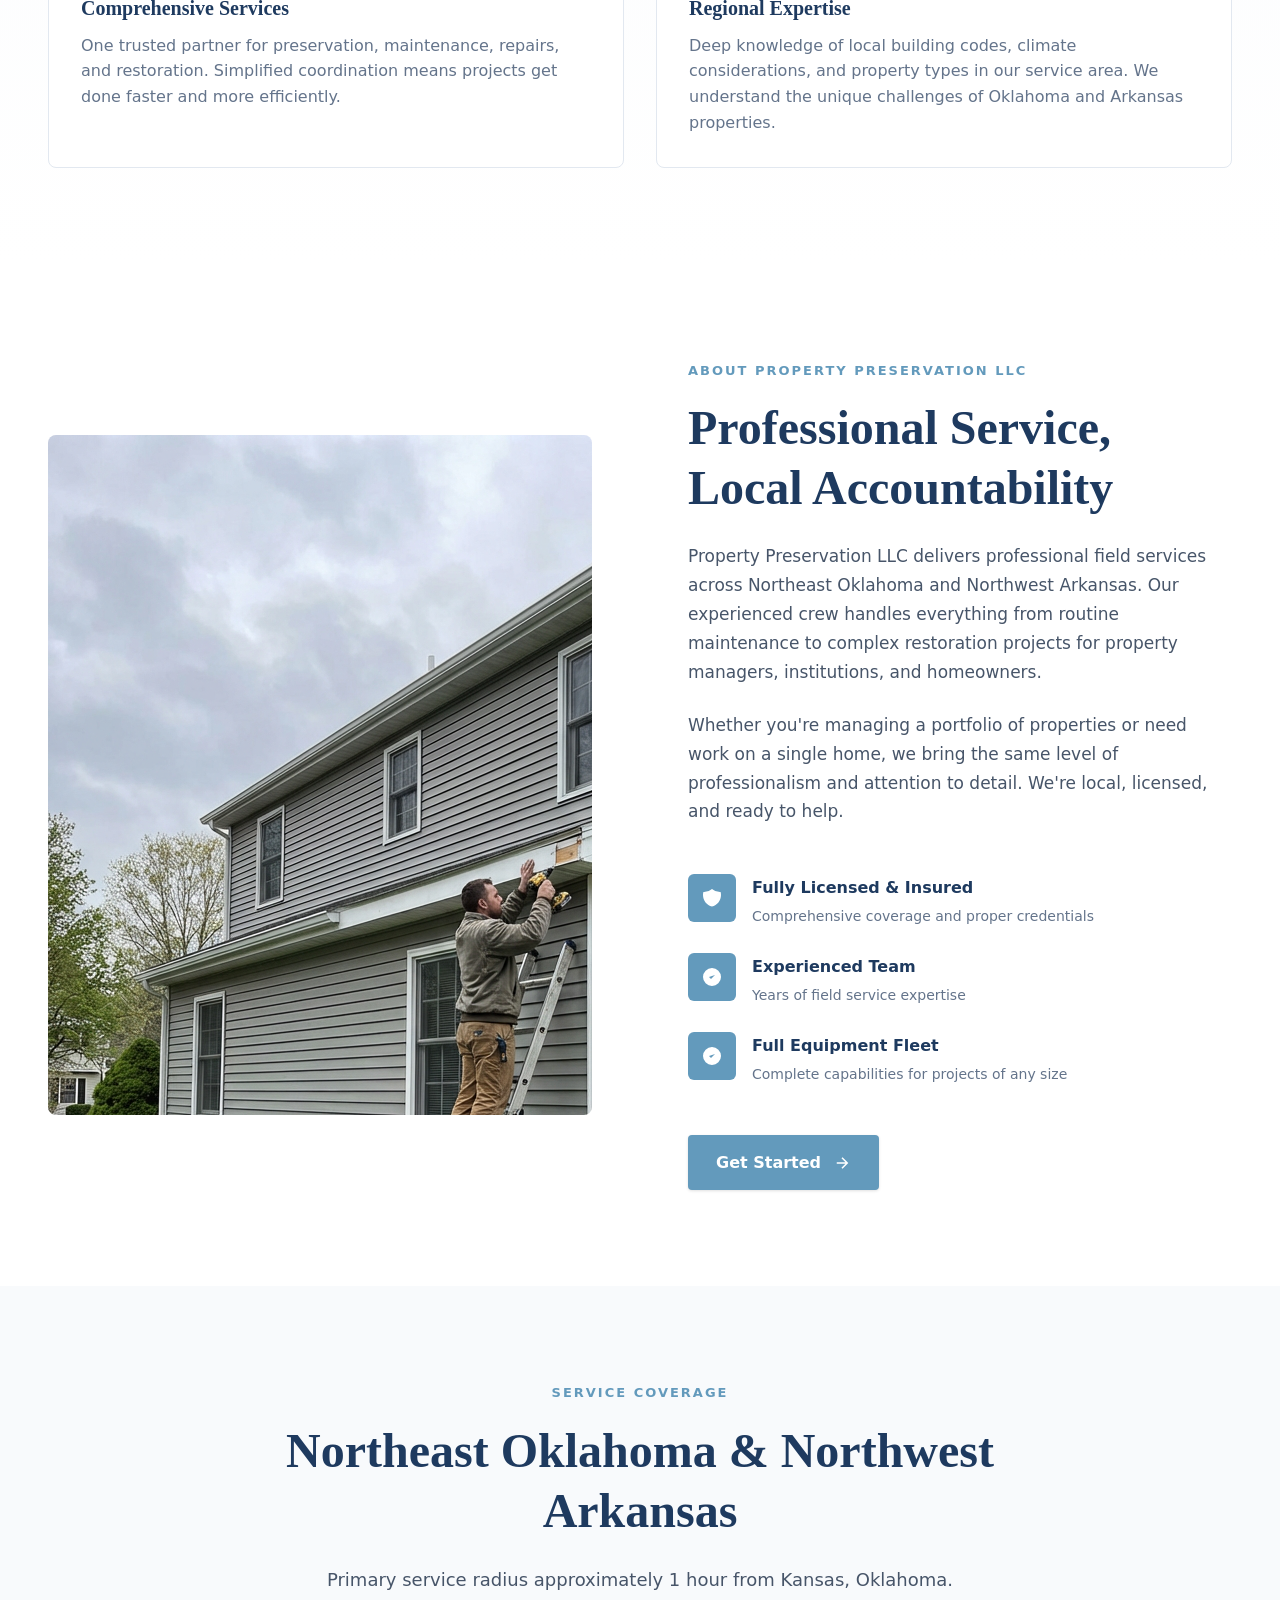
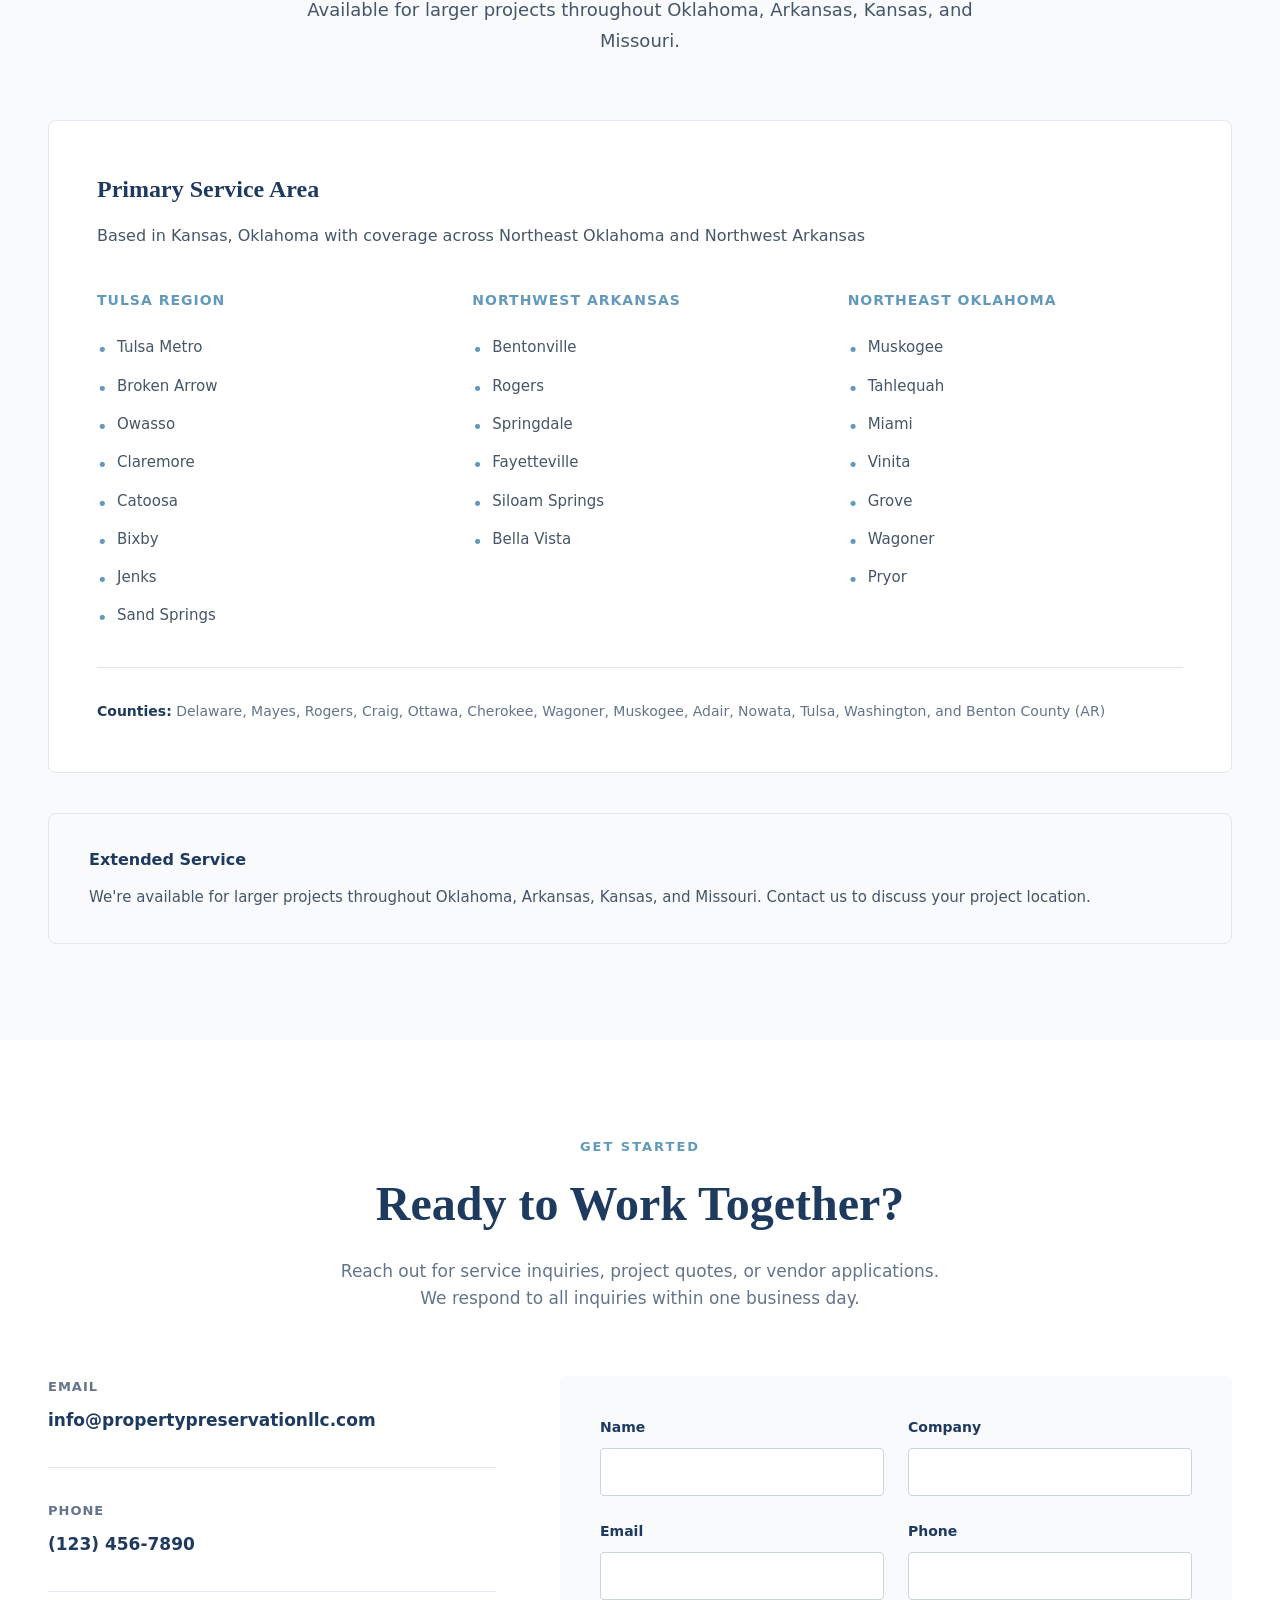
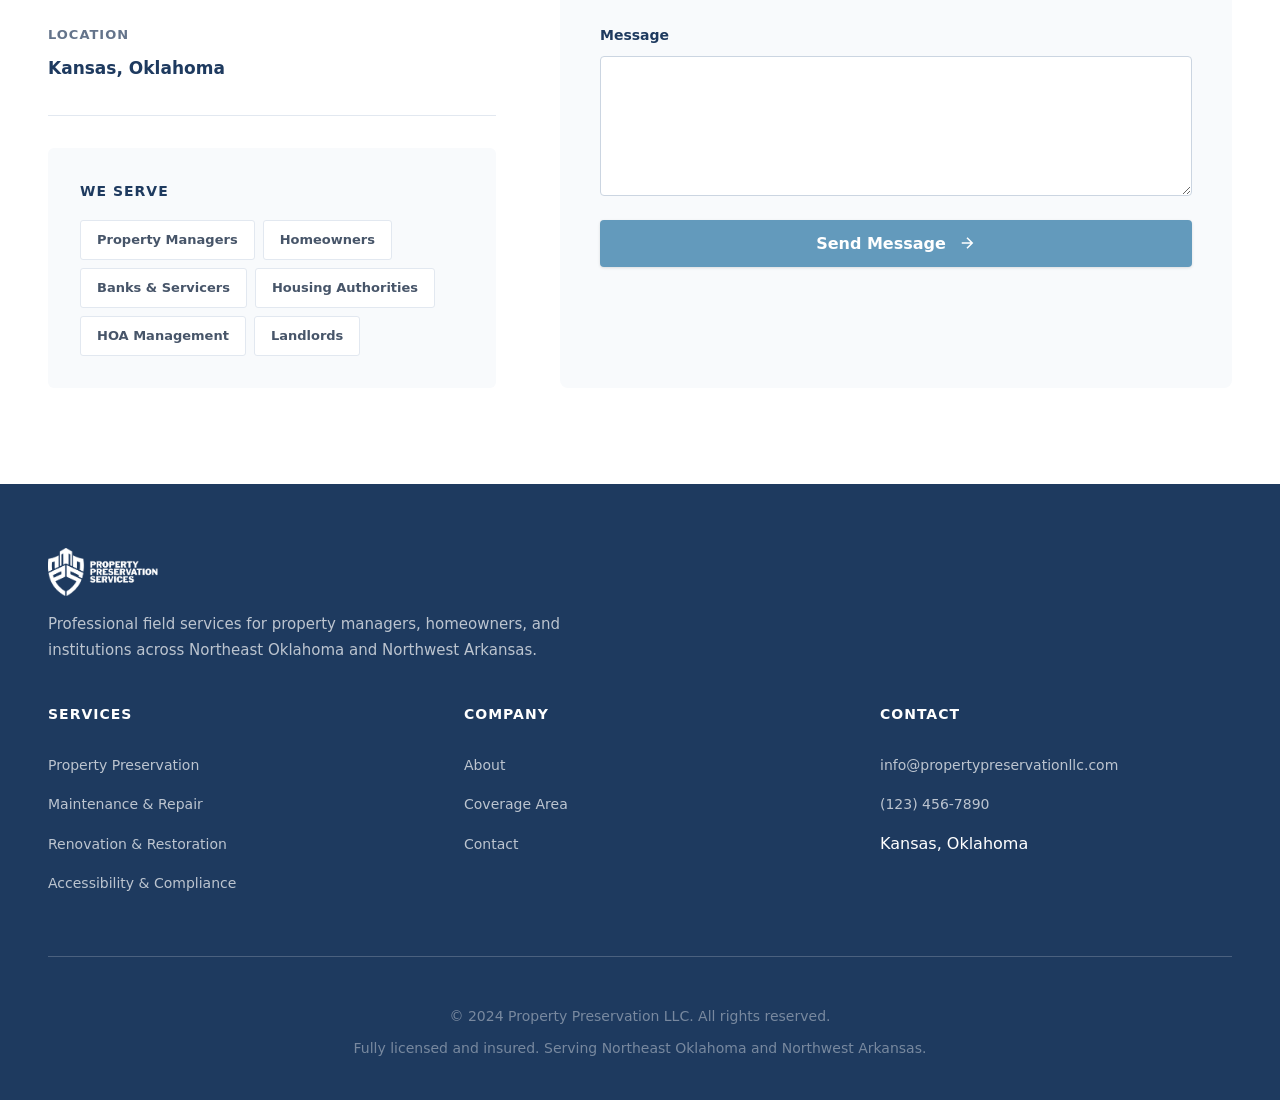
==== commit e9f63299: "Update index.html" ====
--- a/index.html
+++ b/index.html
@@ -46,7 +46,7 @@
       "image": "https://propertypreservationllc.com/LOGO.png",
       "description": "Professional property preservation, maintenance, and restoration services in Northeast Oklahoma and Northwest Arkansas.",
       "url": "https://propertypreservationllc.com",
-      "telephone": "+1-123-456-7890",
+      "telephone": "+1-918-226-8597",
       "email": "info@propertypreservationllc.com",
       "address": {
         "@type": "PostalAddress",
--- a/styles.css
+++ b/styles.css
@@ -423,7 +423,7 @@
     font-size: 24px;
     font-weight: 700;
     color: var(--white);
-    margin-bottom: 0.5rem;
+    margin-bottom: 0;
 }
 
 .stat-label {
